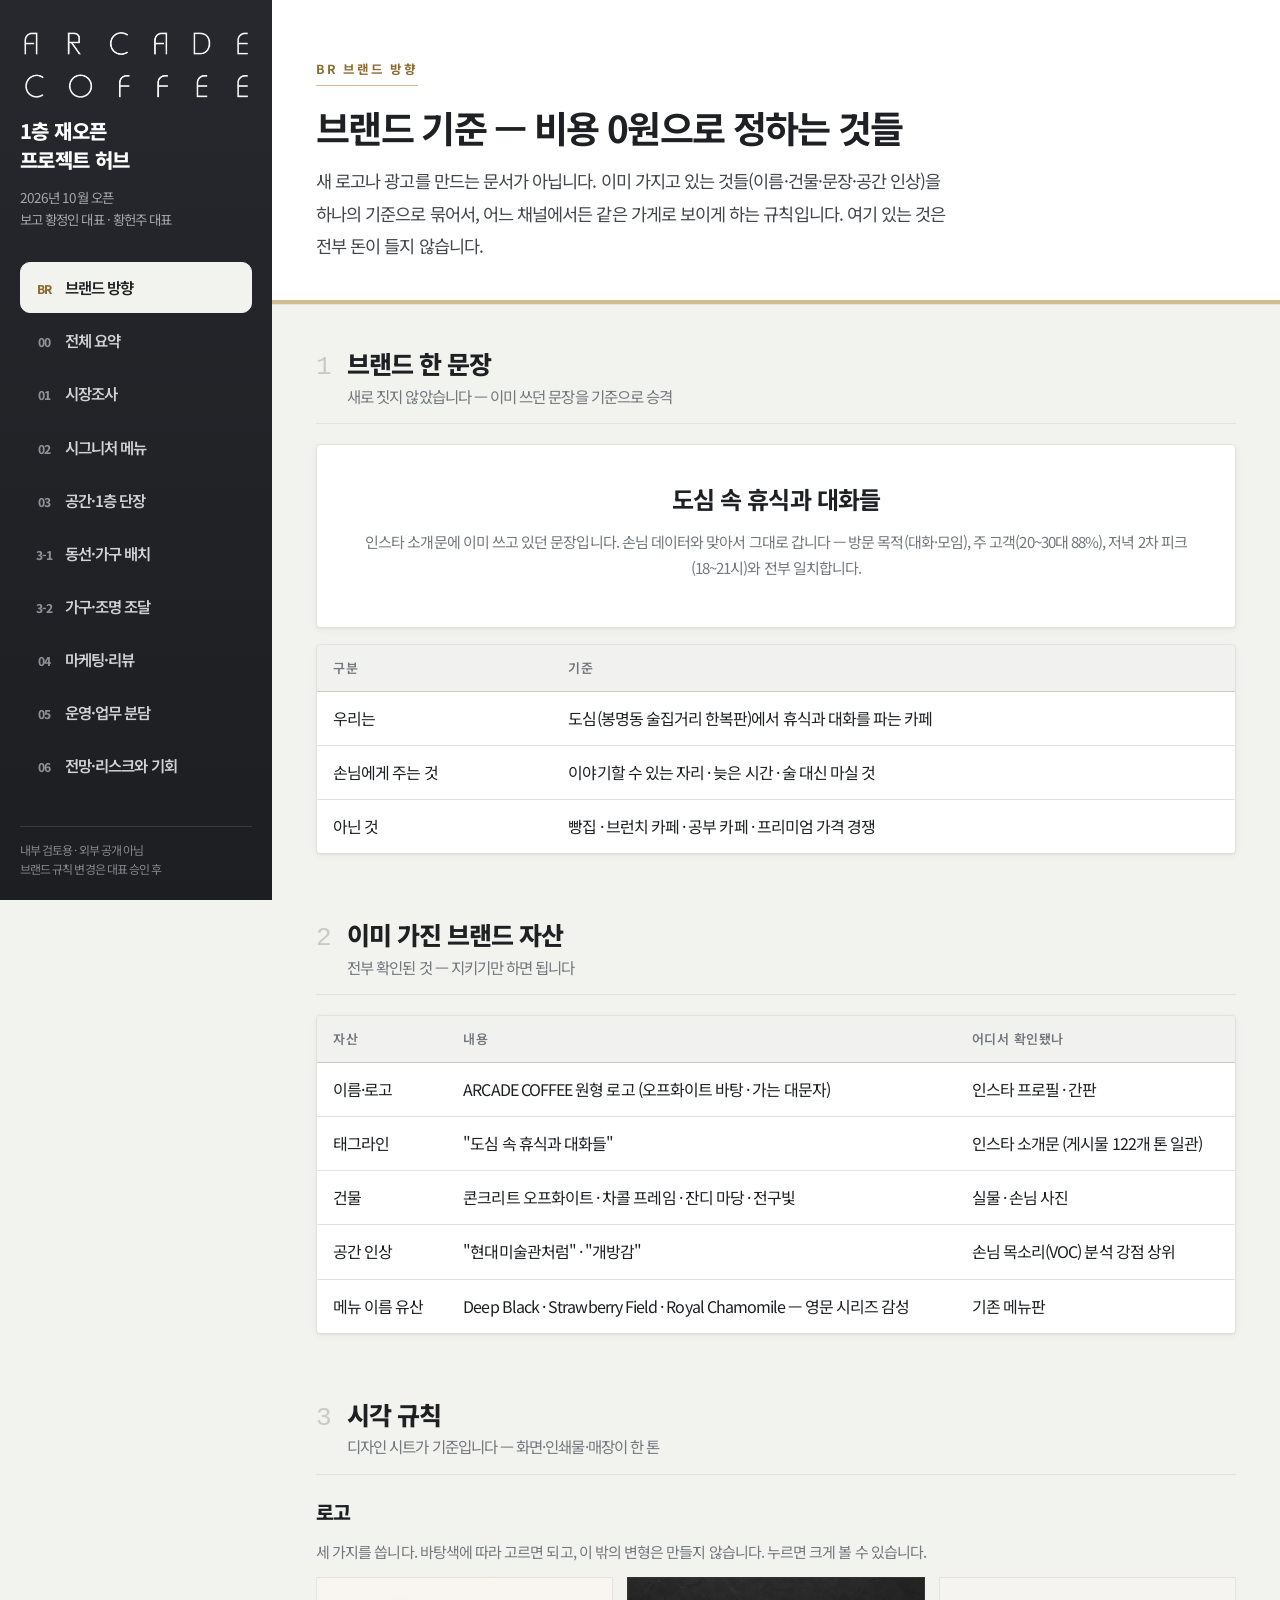
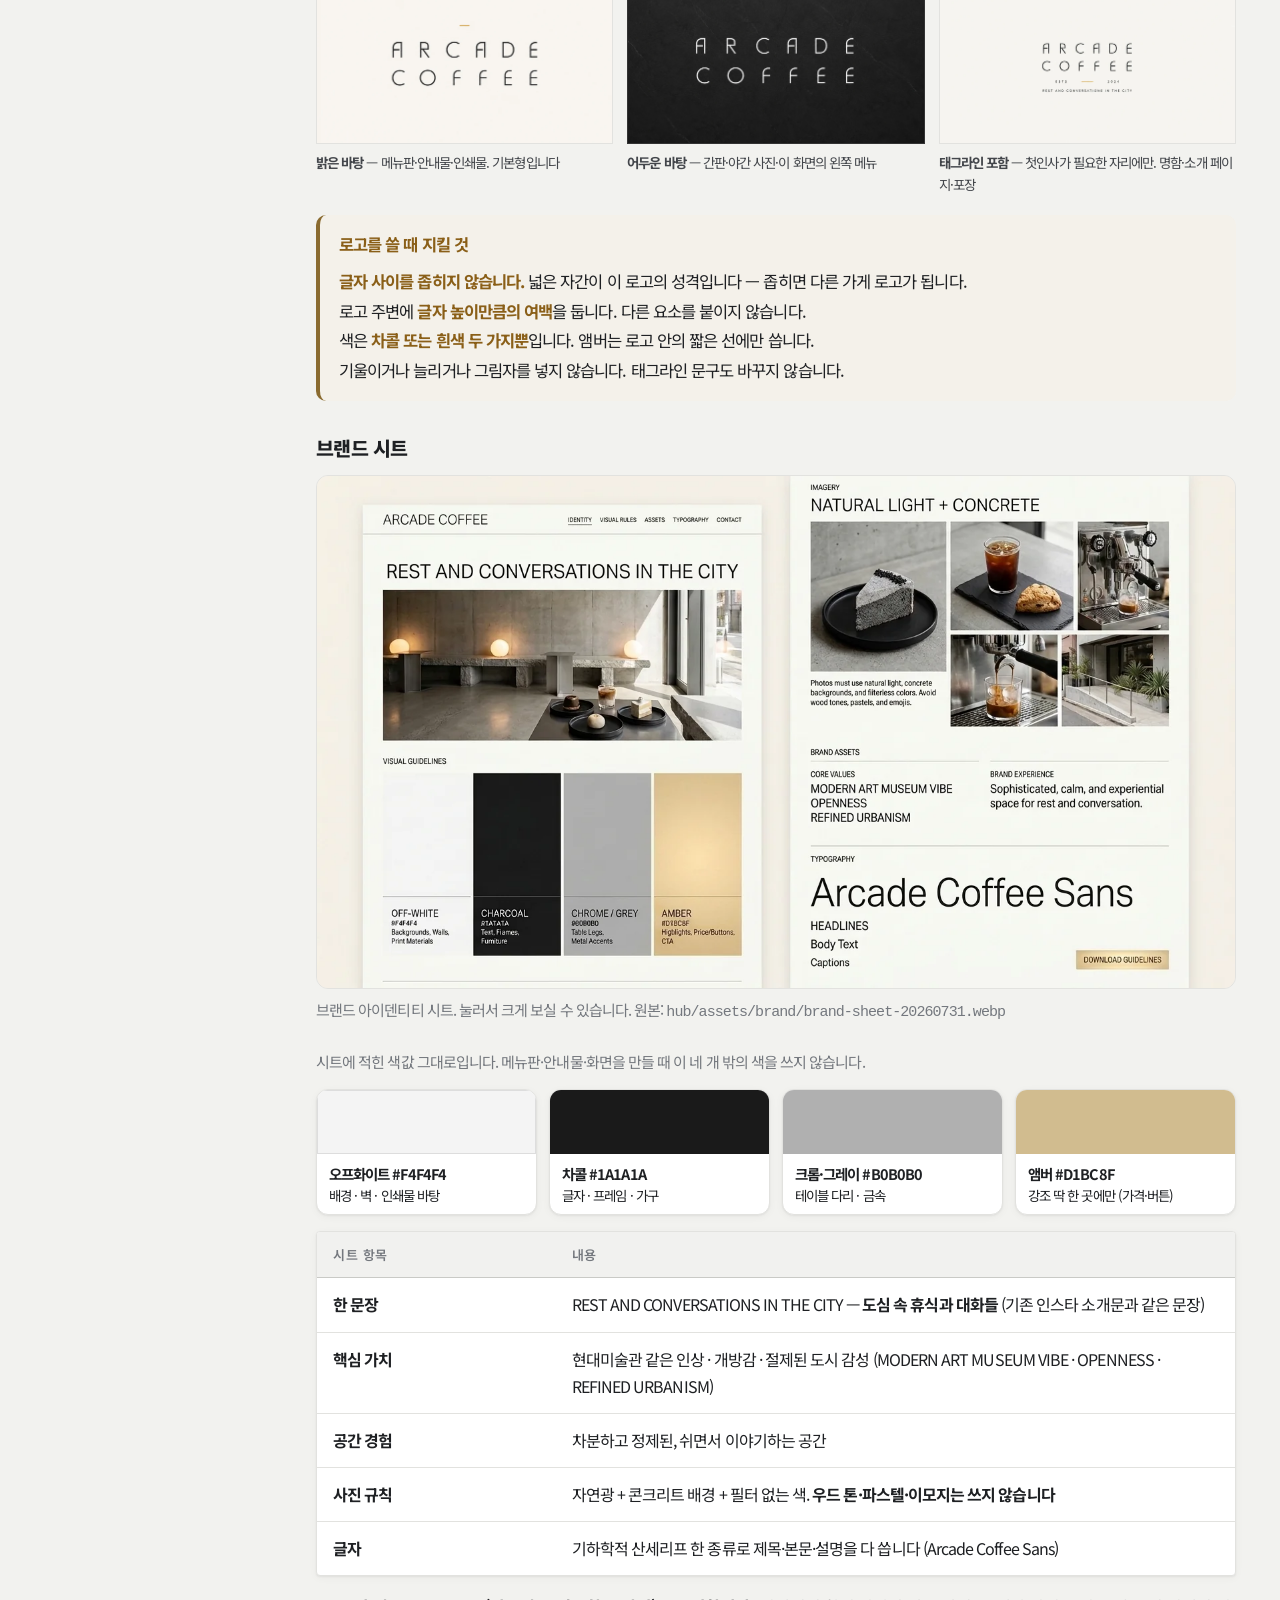
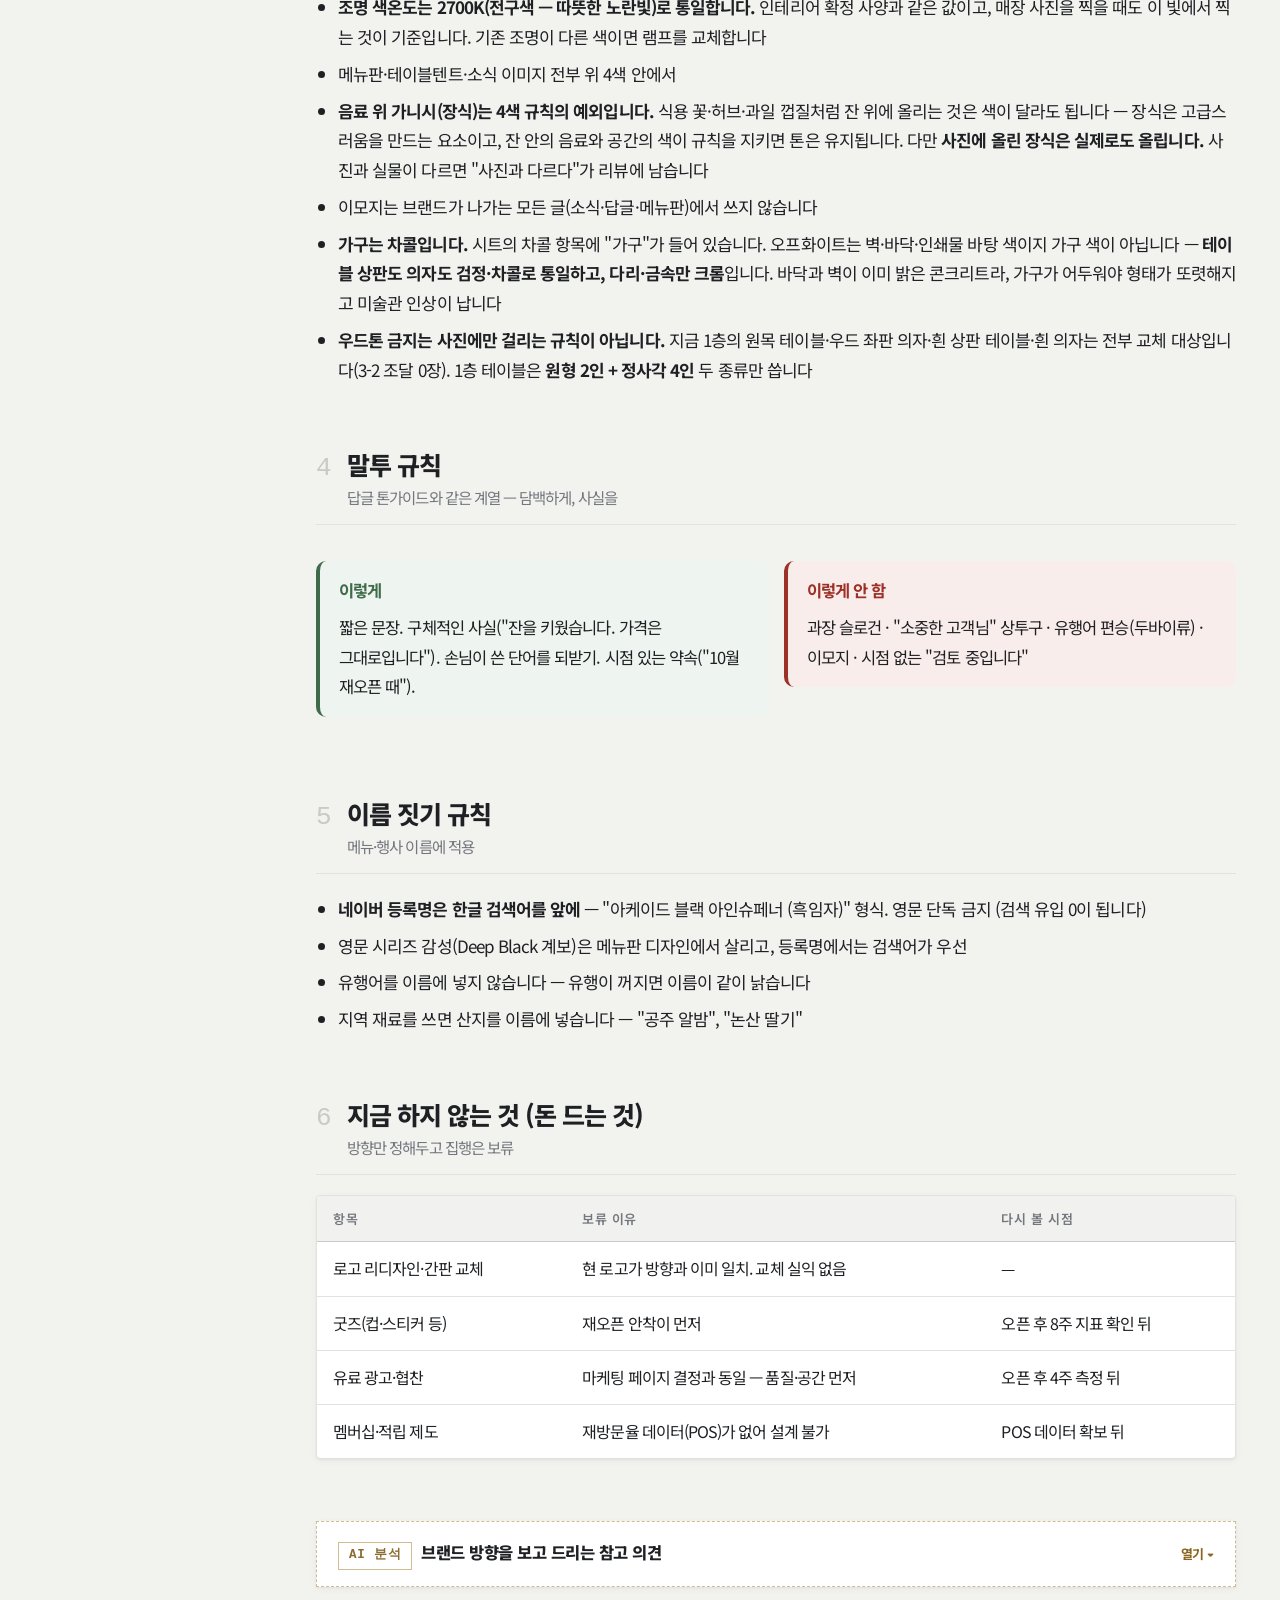
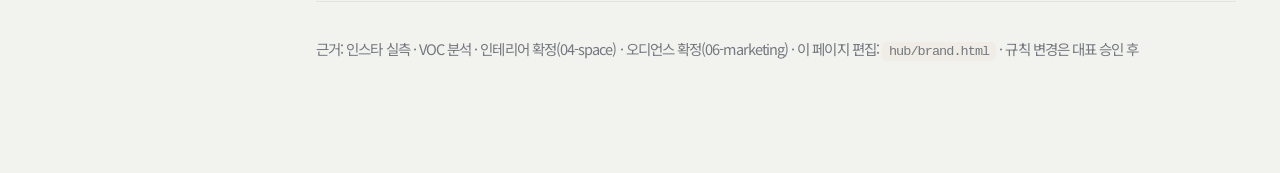
==== brand.html @ 52851974 "모바일 상단 메뉴 고정 방식 교체 — 페이지마다 다르게 동작하던 문제 해결 - 스크롤 위치를 계산해 붙이던 방식(페이지에 따라 실패)을 걷어내고   사이드바 자체를 브랜드 블록 높" ====
<!DOCTYPE html>
<html lang="ko">
<head>
<meta charset="utf-8">
<meta name="viewport" content="width=device-width, initial-scale=1">
<meta name="robots" content="noindex, nofollow">
<title>아케이드커피 — 브랜드 방향</title>
<link href="https://fonts.googleapis.com/css2?family=Noto+Sans+KR:wght@400;600;700;800&display=swap" rel="stylesheet">
<link rel="stylesheet" href="style.css?v=25">
<style>
  .swatches{display:grid;grid-template-columns:repeat(4,1fr);gap:12px;margin:14px 0}
  .sw{border:1px solid var(--line);border-radius:12px;overflow:hidden;background:var(--card);box-shadow:var(--sh-1)}
  .sw i{display:block;height:64px}
  .sw div{padding:9px 12px;font-size:13.5px;line-height:1.5}
  .sw b{display:block;font-size:14.5px}
  @media (max-width:980px){.swatches{grid-template-columns:1fr 1fr}}
</style>
<link rel="icon" href="data:image/svg+xml,<svg xmlns='http://www.w3.org/2000/svg' viewBox='0 0 100 100'><text y='.9em' font-size='90'>☕</text></svg>">
</head>
<body>
<div class="app">

<aside class="side">
  <div>
    <div class="mark"><img src="assets/brand/logo-white.png" alt="ARCADE COFFEE"><span class="mark-txt">ARCADE<br>COFFEE</span></div>
    <h1>1층 재오픈<br>프로젝트 허브</h1>
    <p class="meta">2026년 10월 오픈<br>보고 황정인 대표 · 황헌주 대표</p>
  </div>
  <nav>
    <a href="brand.html" class="on"><i>BR</i><span>브랜드 방향</span></a>
    <a href="index.html"><i>00</i><span>전체 요약</span></a>
    <a href="market.html"><i>01</i><span>시장조사</span></a>
    <a href="menu.html"><i>02</i><span>시그니처 메뉴</span></a>
    <a href="space.html"><i>03</i><span>공간·1층 단장</span></a>
    <a href="layout.html"><i>3-1</i><span>동선·가구 배치</span></a>
    <a href="procure.html"><i>3-2</i><span>가구·조명 조달</span></a>
    <a href="marketing.html"><i>04</i><span>마케팅·리뷰</span></a>
    <a href="ops.html"><i>05</i><span>운영·업무 분담</span></a>
    <a href="outlook.html"><i>06</i><span>전망·리스크와 기회</span></a>
  </nav>
  <div class="foot">내부 검토용 · 외부 공개 아님<br>브랜드 규칙 변경은 대표 승인 후</div>
</aside>

<main class="main">

<div class="hero">
  <div class="inner">
    <span class="eyebrow">BR 브랜드 방향</span>
    <h2>브랜드 기준 — 비용 0원으로 정하는 것들</h2>
    <p>새 로고나 광고를 만드는 문서가 아닙니다. 이미 가지고 있는 것들(이름·건물·문장·공간 인상)을
    하나의 기준으로 묶어서, 어느 채널에서든 같은 가게로 보이게 하는 규칙입니다. 여기 있는 것은 전부 돈이 들지 않습니다.</p>
  </div>
</div>

<div class="inner">

<section id="core">
  <div class="sec-h"><span class="no">1</span><div>
    <h3>브랜드 한 문장</h3>
    <p class="sub">새로 짓지 않았습니다 — 이미 쓰던 문장을 기준으로 승격</p>
  </div></div>
  <div class="rule"></div>

  <div class="card" style="text-align:center;padding:34px 24px">
    <p class="lead" style="font-size:24px;margin:0">도심 속 휴식과 대화들</p>
    <p class="muted" style="margin-top:10px">인스타 소개문에 이미 쓰고 있던 문장입니다. 손님 데이터와 맞아서 그대로 갑니다 —
    방문 목적(대화·모임), 주 고객(20~30대 88%), 저녁 2차 피크(18~21시)와 전부 일치합니다.</p>
  </div>

  <div class="tw"><table>
    <thead><tr><th>구분</th><th>기준</th></tr></thead>
    <tbody>
      <tr><td>우리는</td><td>도심(봉명동 술집거리 한복판)에서 휴식과 대화를 파는 카페</td></tr>
      <tr><td>손님에게 주는 것</td><td>이야기할 수 있는 자리 · 늦은 시간 · 술 대신 마실 것</td></tr>
      <tr><td>아닌 것</td><td>빵집 · 브런치 카페 · 공부 카페 · 프리미엄 가격 경쟁</td></tr>
    </tbody>
  </table></div>
</section>

<section id="assets">
  <div class="sec-h"><span class="no">2</span><div>
    <h3>이미 가진 브랜드 자산</h3>
    <p class="sub">전부 확인된 것 — 지키기만 하면 됩니다</p>
  </div></div>
  <div class="rule"></div>

  <div class="tw"><table>
    <thead><tr><th>자산</th><th>내용</th><th>어디서 확인됐나</th></tr></thead>
    <tbody>
      <tr><td>이름·로고</td><td>ARCADE COFFEE 원형 로고 (오프화이트 바탕 · 가는 대문자)</td><td>인스타 프로필 · 간판</td></tr>
      <tr><td>태그라인</td><td>"도심 속 휴식과 대화들"</td><td>인스타 소개문 (게시물 122개 톤 일관)</td></tr>
      <tr><td>건물</td><td>콘크리트 오프화이트 · 차콜 프레임 · 잔디 마당 · 전구빛</td><td>실물 · 손님 사진</td></tr>
      <tr><td>공간 인상</td><td>"현대미술관처럼" · "개방감"</td><td>손님 목소리(VOC) 분석 강점 상위</td></tr>
      <tr><td>메뉴 이름 유산</td><td>Deep Black · Strawberry Field · Royal Chamomile — 영문 시리즈 감성</td><td>기존 메뉴판</td></tr>
    </tbody>
  </table></div>
</section>

<section id="visual">
  <div class="sec-h"><span class="no">3</span><div>
    <h3>시각 규칙</h3>
    <p class="sub">디자인 시트가 기준입니다 — 화면·인쇄물·매장이 한 톤</p>
  </div></div>
  <div class="rule"></div>

  <h4 style="margin-top:0">로고</h4>
  <p class="muted" style="margin:0 0 12px">세 가지를 씁니다. 바탕색에 따라 고르면 되고, 이 밖의 변형은 만들지 않습니다.
  누르면 크게 볼 수 있습니다.</p>
  <div class="logo-grid">
    <figure>
      <img class="thumb-logo" src="assets/brand/logo-light.webp" alt="밝은 바탕 워드마크">
      <figcaption><b>밝은 바탕</b> — 메뉴판·안내물·인쇄물. 기본형입니다</figcaption>
    </figure>
    <figure>
      <img class="thumb-logo dark" src="assets/brand/logo-dark-full.webp" alt="어두운 바탕 워드마크">
      <figcaption><b>어두운 바탕</b> — 간판·야간 사진·이 화면의 왼쪽 메뉴</figcaption>
    </figure>
    <figure>
      <img class="thumb-logo" src="assets/brand/logo-lockup.webp" alt="태그라인이 들어간 전체 로고">
      <figcaption><b>태그라인 포함</b> — 첫인사가 필요한 자리에만. 명함·소개 페이지·포장</figcaption>
    </figure>
  </div>
  <div class="note why">
    <b>로고를 쓸 때 지킬 것</b>
    <b>글자 사이를 좁히지 않습니다.</b> 넓은 자간이 이 로고의 성격입니다 — 좁히면 다른 가게 로고가 됩니다.
    <br>로고 주변에 <b>글자 높이만큼의 여백</b>을 둡니다. 다른 요소를 붙이지 않습니다.
    <br>색은 <b>차콜 또는 흰색 두 가지뿐</b>입니다. 앰버는 로고 안의 짧은 선에만 씁니다.
    <br>기울이거나 늘리거나 그림자를 넣지 않습니다. 태그라인 문구도 바꾸지 않습니다.
  </div>

  <h4>브랜드 시트</h4>
  <figure style="margin:0 0 22px">
    <img src="assets/brand/brand-sheet-20260731.webp" alt="아케이드커피 브랜드 아이덴티티 시트"
         style="width:100%;height:auto;display:block;border:1px solid var(--line);border-radius:12px;background:#fff;cursor:zoom-in" class="thumb-full">
    <figcaption class="muted" style="margin-top:8px">브랜드 아이덴티티 시트. 눌러서 크게 보실 수 있습니다.
    원본: <code>hub/assets/brand/brand-sheet-20260731.webp</code></figcaption>
  </figure>

  <p class="muted" style="margin:0 0 6px">시트에 적힌 색값 그대로입니다. 메뉴판·안내물·화면을 만들 때 이 네 개 밖의 색을 쓰지 않습니다.</p>
  <div class="swatches">
    <div class="sw"><i style="background:#f4f4f4;border:1px solid #ddd"></i><div><b>오프화이트 #F4F4F4</b>배경 · 벽 · 인쇄물 바탕</div></div>
    <div class="sw"><i style="background:#1a1a1a"></i><div><b>차콜 #1A1A1A</b>글자 · 프레임 · 가구</div></div>
    <div class="sw"><i style="background:#b0b0b0"></i><div><b>크롬·그레이 #B0B0B0</b>테이블 다리 · 금속</div></div>
    <div class="sw"><i style="background:#d1bc8f"></i><div><b>앰버 #D1BC8F</b>강조 딱 한 곳에만 (가격·버튼)</div></div>
  </div>

  <div class="tw"><table>
    <thead><tr><th style="width:26%">시트 항목</th><th>내용</th></tr></thead>
    <tbody>
      <tr><td><b>한 문장</b></td><td>REST AND CONVERSATIONS IN THE CITY — <b>도심 속 휴식과 대화들</b> (기존 인스타 소개문과 같은 문장)</td></tr>
      <tr><td><b>핵심 가치</b></td><td>현대미술관 같은 인상 · 개방감 · 절제된 도시 감성 (MODERN ART MUSEUM VIBE · OPENNESS · REFINED URBANISM)</td></tr>
      <tr><td><b>공간 경험</b></td><td>차분하고 정제된, 쉬면서 이야기하는 공간</td></tr>
      <tr><td><b>사진 규칙</b></td><td>자연광 + 콘크리트 배경 + 필터 없는 색. <b>우드 톤·파스텔·이모지는 쓰지 않습니다</b></td></tr>
      <tr><td><b>글자</b></td><td>기하학적 산세리프 한 종류로 제목·본문·설명을 다 씁니다 (Arcade Coffee Sans)</td></tr>
    </tbody>
  </table></div>

  <ul class="tight">
    <li><b>조명 색온도는 2700K(전구색 — 따뜻한 노란빛)로 통일합니다.</b> 인테리어 확정 사양과 같은 값이고,
    매장 사진을 찍을 때도 이 빛에서 찍는 것이 기준입니다. 기존 조명이 다른 색이면 램프를 교체합니다</li>
    <li>메뉴판·테이블텐트·소식 이미지 전부 위 4색 안에서</li>
    <li><b>음료 위 가니시(장식)는 4색 규칙의 예외입니다.</b> 식용 꽃·허브·과일 껍질처럼 잔 위에 올리는 것은 색이 달라도 됩니다 —
    장식은 고급스러움을 만드는 요소이고, 잔 안의 음료와 공간의 색이 규칙을 지키면 톤은 유지됩니다.
    다만 <b>사진에 올린 장식은 실제로도 올립니다.</b> 사진과 실물이 다르면 "사진과 다르다"가 리뷰에 남습니다</li>
    <li>이모지는 브랜드가 나가는 모든 글(소식·답글·메뉴판)에서 쓰지 않습니다</li>
    <li><b>가구는 차콜입니다.</b> 시트의 차콜 항목에 "가구"가 들어 있습니다. 오프화이트는 벽·바닥·인쇄물 바탕 색이지 가구 색이 아닙니다 —
    <b>테이블 상판도 의자도 검정·차콜로 통일하고, 다리·금속만 크롬</b>입니다.
    바닥과 벽이 이미 밝은 콘크리트라, 가구가 어두워야 형태가 또렷해지고 미술관 인상이 납니다</li>
    <li><b>우드톤 금지는 사진에만 걸리는 규칙이 아닙니다.</b> 지금 1층의 원목 테이블·우드 좌판 의자·흰 상판 테이블·흰 의자는
    전부 교체 대상입니다(3-2 조달 0장). 1층 테이블은 <b>원형 2인 + 정사각 4인</b> 두 종류만 씁니다</li>
  </ul>
</section>

<section id="voice">
  <div class="sec-h"><span class="no">4</span><div>
    <h3>말투 규칙</h3>
    <p class="sub">답글 톤가이드와 같은 계열 — 담백하게, 사실을</p>
  </div></div>
  <div class="rule"></div>

  <div class="cols2">
    <div class="note good">
      <b>이렇게</b>
      짧은 문장. 구체적인 사실("잔을 키웠습니다. 가격은 그대로입니다").
      손님이 쓴 단어를 되받기. 시점 있는 약속("10월 재오픈 때").
    </div>
    <div class="note flag">
      <b>이렇게 안 함</b>
      과장 슬로건 · "소중한 고객님" 상투구 · 유행어 편승(두바이류) ·
      이모지 · 시점 없는 "검토 중입니다"
    </div>
  </div>
</section>

<section id="naming">
  <div class="sec-h"><span class="no">5</span><div>
    <h3>이름 짓기 규칙</h3>
    <p class="sub">메뉴·행사 이름에 적용</p>
  </div></div>
  <div class="rule"></div>
  <ul class="tight">
    <li><b>네이버 등록명은 한글 검색어를 앞에</b> — "아케이드 블랙 아인슈페너 (흑임자)" 형식. 영문 단독 금지 (검색 유입 0이 됩니다)</li>
    <li>영문 시리즈 감성(Deep Black 계보)은 메뉴판 디자인에서 살리고, 등록명에서는 검색어가 우선</li>
    <li>유행어를 이름에 넣지 않습니다 — 유행이 꺼지면 이름이 같이 낡습니다</li>
    <li>지역 재료를 쓰면 산지를 이름에 넣습니다 — "공주 알밤", "논산 딸기"</li>
  </ul>
</section>

<section id="later">
  <div class="sec-h"><span class="no">6</span><div>
    <h3>지금 하지 않는 것 (돈 드는 것)</h3>
    <p class="sub">방향만 정해두고 집행은 보류</p>
  </div></div>
  <div class="rule"></div>
  <div class="tw"><table>
    <thead><tr><th>항목</th><th>보류 이유</th><th>다시 볼 시점</th></tr></thead>
    <tbody>
      <tr><td>로고 리디자인·간판 교체</td><td>현 로고가 방향과 이미 일치. 교체 실익 없음</td><td>—</td></tr>
      <tr><td>굿즈(컵·스티커 등)</td><td>재오픈 안착이 먼저</td><td>오픈 후 8주 지표 확인 뒤</td></tr>
      <tr><td>유료 광고·협찬</td><td>마케팅 페이지 결정과 동일 — 품질·공간 먼저</td><td>오픈 후 4주 측정 뒤</td></tr>
      <tr><td>멤버십·적립 제도</td><td>재방문율 데이터(POS)가 없어 설계 불가</td><td>POS 데이터 확보 뒤</td></tr>
    </tbody>
  </table></div>
</section>

<details class="ai">
  <summary><span><span class="tag-ai">AI 분석</span>브랜드 방향을 보고 드리는 참고 의견</span><span class="chev"></span></summary>
  <div class="body">
    <p><b>작은 매장의 브랜딩은 새 것을 만드는 일이 아니라 같은 것을 반복하는 일입니다.</b> 이 문서의 규칙들이 힘을 갖는 순간은
    석 달 뒤에도 메뉴판·답글·사진이 같은 톤일 때입니다. 반대로 한 번이라도 "이번만 예외"가 쌓이면 규칙은 없던 것이 됩니다.</p>
    <p><b>"도심 속 휴식과 대화들"을 태그라인으로 승격한 것은 좋은 선택입니다.</b> 새 문장을 지었다면 정착에 1년이 걸렸을 텐데,
    이미 122개 게시물이 그 톤으로 쌓여 있어서 출발점이 0이 아닙니다.</p>
    <p><b>주의 하나</b> — 유행(크런치 쿠키류)이 다시 커 보일 때가 올 겁니다. 그때 이 문서의 "유행어를 이름에 넣지 않는다"
    한 줄이 브랜드를 지킵니다. 유행은 재료로만 쓰고 이름은 우리 것으로 — 이 원칙만 지키면 됩니다.</p>
    <p class="disclaim">이 의견은 마케팅·PM 분석 틀에 이 프로젝트의 실측 데이터를 넣어 나온 참고 의견입니다. 따르셔도 되고 안 따르셔도 됩니다 — 판단은 대표님들 몫입니다.</p>
  </div>
</details>

<footer>
  <p>근거: 인스타 실측 · VOC 분석 · 인테리어 확정(04-space) · 오디언스 확정(06-marketing) · 이 페이지 편집: <code>hub/brand.html</code> · 규칙 변경은 대표 승인 후</p>
</footer>

</div>
</main>
</div>
<script src="assets/lightbox.js?v=3" defer></script>
<script src="assets/mobile-table.js?v=6" defer></script>
</body>
</html>
---- style.css ----
/* 아케이드커피 허브 공용 스타일 — 모든 페이지가 이 파일 하나를 읽는다 */
:root{
  /* 팔레트: 아케이드 건물 실물 — 콘크리트 오프화이트 · 차콜 프레임 · 전구빛 웜 옐로 (창1 확정: 검정·크롬·오프화이트) */
  --ink:#1e2023; --ink-2:#43464b; --sub:#74787e;
  --line:#e2e2df; --line-2:#c9cac6;
  --paper:#f2f2ef; --card:#fff;
  --brand:#2a2d33; --brand-ink:#17191d; --brand-tint:#e9eaec;
  --brass:#8a6b30; --brass-tint:#f7f1e4;
  --amber:#d1bc8f;   /* 브랜드 시트 앰버 — 강조 한 곳에만 */
  --mono:ui-monospace,"Consolas","Menlo",monospace;
  --ok:#3f6b4a; --ok-tint:#eef4ef;
  --warn:#8f5b12; --warn-tint:#fdf4e6;
  --stop:#9c3128; --stop-tint:#f9edeb;
  --night:#1c1d24;
  --r:4px;   /* 각진 모서리 — 미술관 톤 */
  --sh-1:0 1px 2px rgba(29,23,20,.05),0 2px 8px rgba(29,23,20,.04);
  --sh-2:0 2px 6px rgba(29,23,20,.07),0 12px 28px rgba(29,23,20,.07);
  --nav-w:272px;
}
*{box-sizing:border-box}
html{scroll-behavior:smooth}
body{
  margin:0;background:var(--paper);color:var(--ink);
  font-family:"Noto Sans KR","Pretendard","Malgun Gothic","맑은 고딕",-apple-system,sans-serif;
  font-size:17px;line-height:1.75;letter-spacing:-.055em;
  -webkit-font-smoothing:antialiased;
}
.tnum{font-variant-numeric:tabular-nums}

/* 레이아웃 */
.app{display:grid;grid-template-columns:var(--nav-w) minmax(0,1fr);align-items:start}
.side{
  position:sticky;top:0;height:100vh;padding:28px 20px 22px;
  background:linear-gradient(180deg,#26282d,#1c1e22);color:#e8e8e5;
  display:flex;flex-direction:column;gap:20px;
}
/* 로고 — assets/logo.png 가 있으면 그림, 없으면 글자 로고가 뜬다 */
.side .mark{margin:0 0 14px}
.side .mark img{display:block;width:100%;height:auto;opacity:.96}
.side .mark .mark-txt{
  display:block;font-family:"Century Gothic","Bahnschrift Light","Segoe UI",sans-serif;
  font-size:15px;font-weight:300;letter-spacing:.36em;line-height:1.62;color:#ececeb;
}
.side .mark .mark-txt{display:none}

/* 사진 그리드 — 배치 전 기록 */
.shots{display:grid;grid-template-columns:repeat(auto-fill,minmax(232px,1fr));gap:16px;margin:14px 0 4px}
.shots figure{margin:0}
.shots img{width:100%;aspect-ratio:4/3;object-fit:cover;display:block;
  border-radius:12px;border:1px solid var(--line);background:var(--brand-tint)}
.shots figcaption{margin-top:7px;font-size:13.5px;line-height:1.62;color:var(--ink-2)}
.shots figcaption b{color:var(--ink)}
.shots-h{margin:28px 0 0;font-size:16.5px;font-weight:800;letter-spacing:-.03em}
.shots-h span{font-weight:600;color:var(--sub);font-size:14px;margin-left:8px}

/* 표 안 썸네일 — 항목이 실물 어느 것인지 바로 보이게 */
td .thumb{width:100%;aspect-ratio:4/3;object-fit:cover;display:block;
  border-radius:8px;border:1px solid var(--line-2);background:var(--brand-tint)}
td a:has(.thumb){display:block;line-height:0}
td a:hover .thumb{border-color:var(--brass);box-shadow:var(--sh-1)}

/* 처리 구분 배지 — 유지/보강/이동/철거/확인 */
.bdg{display:inline-block;font-size:12.5px;font-weight:800;padding:3px 10px;
  border-radius:999px;letter-spacing:-.02em;white-space:nowrap;border:1px solid transparent}
.bdg.keep{background:var(--ok-tint);color:var(--ok);border-color:#cfe0d4}
.bdg.fix{background:var(--warn-tint);color:var(--warn);border-color:#efd9b3}
.bdg.move{background:var(--brand-tint);color:var(--brand-ink);border-color:#d3d5d9}
.bdg.swap{background:#f3ecfa;color:#5b3f86;border-color:#ded0ee}

/* 보유 목록 접기 */
details.inv{border:1px solid var(--line);background:var(--card);margin:12px 0}
details.inv>summary{padding:15px 18px;font-size:17px}
details.inv>summary .muted{font-weight:400;font-size:14.5px;margin-left:8px}
details.inv>.body{padding:0 18px 14px}
details.inv .tw{margin-top:6px}

/* 추천 순위 */
.rank{display:inline-grid;place-items:center;width:30px;height:30px;border-radius:50%;
  border:1px solid var(--line-2);background:var(--card);color:var(--sub);
  font-family:var(--mono);font-size:14px;font-weight:500}
.rank.r1{border-color:var(--amber);background:var(--brass-tint);color:var(--brass);font-weight:700}
.rank.low{opacity:.55}

/* 로고 목록 */
.logo-grid{display:grid;grid-template-columns:repeat(3,1fr);gap:14px;margin:12px 0 20px}
.logo-grid figure{margin:0}
.thumb-logo{width:100%;aspect-ratio:16/9;object-fit:cover;display:block;cursor:zoom-in;
  border:1px solid var(--line);background:var(--paper)}
.thumb-logo.dark{border-color:#333}
.logo-grid figcaption{margin-top:8px;font-size:13.5px;line-height:1.6;color:var(--ink-2)}
@media (max-width:980px){.logo-grid{grid-template-columns:1fr}}

/* 색 칩 — 본문·표 안에서 색을 눈으로 확인 */
.chip{display:inline-block;width:15px;height:15px;border-radius:4px;vertical-align:-2px;
  margin-right:6px;border:1px solid rgba(0,0,0,.22)}
.chip-lg{width:26px;height:26px;border-radius:6px;vertical-align:-8px;margin-right:9px}
.hex{font-family:var(--mono);font-size:13.5px;letter-spacing:0}

/* 사진 확대 보기 */
td .thumb,.shots img{cursor:zoom-in}
.thumb.tall{aspect-ratio:3/4}
.shotrow{display:flex;gap:7px}
.shotrow .thumb{flex:1 1 0;min-width:0;max-width:calc(50% - 3.5px)}
.menu-shots{display:grid;grid-template-columns:repeat(auto-fit,minmax(120px,1fr));gap:9px;margin:0 0 12px}
.menu-shots .thumb{width:100%}

.lb{position:fixed;inset:0;z-index:99;padding:22px;
  background:rgba(16,16,16,.93);display:none;align-items:center;justify-content:center;gap:10px}
.lb.on{display:flex}
.lb .lb-fig{margin:0;display:flex;flex-direction:column;align-items:center;gap:10px;max-height:92vh}
.lb img{max-width:82vw;max-height:82vh;border-radius:10px;box-shadow:0 22px 60px rgba(0,0,0,.55);background:#fff}
.lb figcaption{color:#e9e9e7;font-size:14.5px;display:flex;gap:12px;align-items:baseline}
.lb .lb-cnt{color:#9d9d9a;font-size:13px}
/* 좌우 넘김 버튼 — 어두운 배경에서도 확실히 보이게 흰 원으로 */
.lb-nav{position:absolute;top:50%;transform:translateY(-50%);z-index:2;
  width:64px;height:64px;border-radius:50%;border:0;
  background:#fff;color:#1a1a1a;font-size:34px;line-height:1;cursor:pointer;
  box-shadow:0 6px 22px rgba(0,0,0,.5);transition:transform .12s ease}
.lb-prev{left:14px}
.lb-next{right:14px}
.lb-nav:hover{background:#fff;transform:translateY(-50%) scale(1.06)}
.lb-nav:active{transform:translateY(-50%) scale(.96)}
.lb-x{position:absolute;top:16px;right:18px;border:0;
  background:#fff;color:#1a1a1a;font-size:14.5px;font-weight:700;
  padding:9px 18px;border-radius:999px;cursor:pointer;box-shadow:0 4px 16px rgba(0,0,0,.45)}
.lb-x:hover{background:#f2f2ef}
.lb figcaption{color:#fff;font-size:16px;font-weight:600}
.lb .lb-cnt{color:#c9c9c5;font-size:14.5px;font-family:var(--mono)}

/* 폰 — 버튼을 아래쪽 가운데로 모아 엄지로 누르기 쉽게 */
@media (max-width:700px){
  .lb{flex-wrap:wrap;align-content:center;padding:14px 10px 96px}
  .lb .lb-fig{order:1;flex:1 0 100%;max-height:74vh}
  .lb img{max-width:94vw;max-height:64vh}
  .lb-nav{position:fixed;top:auto;bottom:24px;transform:none;width:72px;height:72px;font-size:38px}
  .lb-nav:hover,.lb-nav:active{transform:none}
  .lb-prev{left:calc(50% - 92px);right:auto}
  .lb-next{left:calc(50% + 20px);right:auto}
  .lb-x{top:14px;right:14px;padding:11px 20px;font-size:15.5px}
  .lb figcaption{flex-direction:column;gap:4px;text-align:center}
}
.bdg.out{background:var(--stop-tint);color:var(--stop);border-color:#eecbc6}
.bdg.chk{background:#edeef0;color:var(--ink-2);border-color:#dcdee1}
.bdg-legend{display:flex;flex-wrap:wrap;gap:10px 16px;margin:14px 0 2px;font-size:13.5px;color:var(--ink-2)}
.bdg-legend span{display:flex;align-items:center;gap:7px}
.side h1{margin:6px 0 0;font-size:20px;line-height:1.45;color:#fff;font-weight:800;letter-spacing:-.03em}
.side .meta{font-size:13.5px;color:#a3a6ab;line-height:1.65}
.side nav{display:flex;flex-direction:column;gap:2px}
.side nav a{
  display:flex;gap:10px;align-items:baseline;padding:11px 12px;border-radius:10px;
  color:#cfd1d4;text-decoration:none;font-size:15.5px;font-weight:600;
  border:1px solid transparent;
}
.side nav a i{flex:0 0 22px;font-style:normal;font-size:12px;font-weight:800;color:#8d9096;text-align:center}
.side nav a:hover{background:rgba(255,255,255,.07);color:#fff}
.side nav a.on{background:#f2f2ef;color:#1e2023;border-color:#f2f2ef}
.side nav a.on i{color:var(--brass)}
.side .foot{margin-top:auto;font-size:12px;color:#84878c;border-top:1px solid rgba(255,255,255,.12);padding-top:13px;line-height:1.6}

.main{min-width:0;padding:0 0 90px}
.inner{max-width:1000px;margin:0 auto;padding:0 40px}

/* 페이지 머리 — 미술관 명판처럼 어두운 판에 얹습니다 */
.hero{background:var(--card);color:var(--ink);border-bottom:1px solid var(--line);
  box-shadow:inset 0 -4px 0 var(--amber);
  padding:52px 0 42px;margin-bottom:40px}
.hero .eyebrow{display:inline-block;font-size:12.5px;font-weight:700;letter-spacing:.14em;
  color:var(--brass);background:transparent;padding:0 0 5px;border-radius:0;
  border-bottom:1px solid var(--amber)}
.hero h2{margin:18px 0 14px;font-size:37px;line-height:1.28;font-weight:700;letter-spacing:-.045em;color:var(--ink)}
.hero h2 em{font-style:normal;color:var(--brass);box-shadow:none}
.hero p{margin:0;max-width:66ch;font-size:17.5px;line-height:1.85;color:var(--ink-2);font-weight:400}
.hero p b{color:var(--ink);font-weight:600}

/* 섹션 — 번호는 얇은 숫자로 (배지 대신) */
section{margin:0 0 62px;scroll-margin-top:24px}
.sec-h{display:flex;align-items:baseline;gap:16px;margin:0 0 4px}
.sec-h .no{flex:0 0 auto;width:auto;height:auto;border-radius:0;background:none;
  color:var(--line-2);font-family:ui-monospace,"Consolas","Menlo",monospace;
  font-size:26px;font-weight:400;letter-spacing:-.02em;margin-top:0;display:block}
.sec-h h3{margin:0;font-size:25px;font-weight:800;line-height:1.35;letter-spacing:-.04em}
.sec-h .sub{margin:2px 0 0;font-size:15.5px;color:var(--sub)}
.rule{height:1px;background:var(--line);margin:13px 0 20px}
h4{font-size:19.5px;font-weight:800;margin:30px 0 10px;letter-spacing:-.03em}
p{margin:12px 0;word-break:keep-all}
.lead{font-size:20.5px;line-height:1.65;font-weight:700;letter-spacing:-.04em}
.lead em{font-style:normal;color:var(--brand)}
.muted{color:var(--sub);font-size:15px}
ul.tight{margin:10px 0;padding-left:22px}
ul.tight li{margin:7px 0}
b,strong{font-weight:700}

/* 카드·메모 */
.card{background:var(--card);border:1px solid var(--line);border-radius:var(--r);
  padding:20px 24px;box-shadow:var(--sh-1);margin:16px 0}
.note{border-radius:10px;padding:15px 19px;margin:16px 0;font-size:16.5px;line-height:1.8;word-break:keep-all}
.note b:first-child{display:block;margin-bottom:7px}
.note.why{background:#f4f1ea;border-left:4px solid var(--brass)}
.note.why b{color:#8a5f18}
.note.good{background:var(--ok-tint);border-left:4px solid var(--ok)}
.note.good b{color:var(--ok)}
.note.flag{background:var(--stop-tint);border-left:4px solid var(--stop)}
.note.flag b{color:var(--stop)}

/* 표 */
.tw{overflow-x:auto;border:1px solid var(--line);border-radius:var(--r);background:var(--card);
  box-shadow:var(--sh-1);margin:16px 0}
table{width:100%;border-collapse:collapse;font-size:16px}
.tw table{min-width:520px}   /* 좁은 칸에서 글자가 세로로 쪼개지지 않게 — 모자라면 상자 안에서 옆으로 밀림 */
.wrapn td.n{white-space:normal}   /* 숫자 칸이 길어 옆 칸을 밀어내는 표에만 */
th,td{padding:13px 16px;text-align:left;vertical-align:top;border-bottom:1px solid var(--line);line-height:1.7}
thead th{background:var(--surface-head,#f1f1ef);font-size:13px;font-weight:600;color:var(--sub);
  white-space:nowrap;line-height:1.5;letter-spacing:.04em;border-bottom:1px solid var(--line-2)}
tbody tr:last-child td{border-bottom:0}
tbody tr:hover{background:#fcfaf7}
td.n,th.n{text-align:right;white-space:nowrap;font-variant-numeric:tabular-nums;letter-spacing:-.01em}
tr.us{background:var(--brass-tint)!important}
tr.us td{font-weight:700}
td{word-break:keep-all}   /* 한국어 단어 중간에서 끊기지 않게 */
caption{caption-side:bottom;text-align:left;padding:12px 16px;font-size:14.5px;color:var(--sub);
  line-height:1.75;border-top:1px solid var(--line);background:#faf9f5}

/* 배지 */
.pill{display:inline-block;padding:3px 11px;border-radius:999px;font-size:13.5px;font-weight:700;
  white-space:nowrap;border:1px solid transparent}
.pill.now{background:var(--brass-tint);color:#7a5a1f;border-color:#ead9b8}
.pill.night{background:var(--night);color:#e6c37a}
.pill.season{background:var(--ok-tint);color:var(--ok);border-color:#cfe3d6}
.pill.next{background:var(--warn-tint);color:var(--warn);border-color:#efdcbd}
.pill.later{background:#f0ece6;color:var(--sub);border-color:#e2dbd2}
.grade{display:inline-block;border:1px solid var(--line-2);border-radius:5px;padding:0 6px;
  font-size:12.5px;font-weight:700;color:var(--sub);vertical-align:1px}

/* 스탯 */
.stats{display:grid;grid-template-columns:repeat(5,1fr);gap:13px;margin:0 0 34px}
.stat{background:var(--card);border:1px solid var(--line);border-radius:0;
  padding:18px 18px 16px;box-shadow:none;display:flex;flex-direction:column;justify-content:space-between}
.stat .l{font-size:13.5px;color:var(--sub);font-weight:500;line-height:1.45;min-height:2.8em}
.stat .v{font-size:31px;font-weight:600;line-height:1.15;margin-top:8px;letter-spacing:-.045em;
  font-variant-numeric:tabular-nums}
.stat .n{font-size:12.5px;color:var(--line-2);margin-top:4px}
.stat.hi{border-color:var(--amber);box-shadow:0 0 0 3px rgba(209,188,143,.16)}
.stat.hi .l{color:var(--brass);font-weight:600}
.stat.hi .v{color:var(--ink)}

/* 할 일 */
.todo{background:var(--card);border:1px solid #dcc294;border-radius:var(--r);box-shadow:var(--sh-2);overflow:hidden}
.todo .hd{background:linear-gradient(90deg,#fffaf1,#fff);padding:15px 24px;border-bottom:1px solid var(--line);
  font-weight:800;font-size:16.5px;color:#7d5613}
.todo ol{margin:0;padding:4px 0;list-style:none;counter-reset:t}
.todo li{counter-increment:t;display:grid;grid-template-columns:44px 1fr 130px;gap:15px;
  padding:19px 24px;border-bottom:1px solid var(--line);align-items:start}
.todo li:last-child{border-bottom:0}
.todo li::before{content:counter(t);grid-column:1;width:33px;height:33px;border-radius:50%;
  background:var(--ink);color:#f0cd85;display:grid;place-items:center;font-weight:800;font-size:15px}
.todo .t{font-size:17.5px;font-weight:800;line-height:1.5}
.todo .d{font-size:15.5px;color:var(--ink-2);margin-top:4px;line-height:1.65}
.todo .who{grid-column:3;text-align:right;font-size:14px;color:var(--sub);font-weight:700;
  background:#f5f2ec;border-radius:8px;padding:6px 10px}

/* 접기 카드 */
details{background:var(--card);border:1px solid var(--line);border-radius:var(--r);
  box-shadow:var(--sh-1);margin:12px 0;overflow:hidden}
details[open]{box-shadow:var(--sh-2);border-color:var(--line-2)}
summary{cursor:pointer;padding:16px 21px;font-size:18px;font-weight:800;list-style:none;
  display:flex;justify-content:space-between;align-items:center;gap:14px;letter-spacing:-.03em}
summary::-webkit-details-marker{display:none}
summary:hover{background:#fcfaf7}
summary .chev{font-size:13px;font-weight:700;color:#8a651f;white-space:nowrap}
summary .chev::after{content:"열기 ▾"}
details[open] summary .chev::after{content:"접기 ▴"}
.body{padding:4px 21px 20px;border-top:1px solid var(--line)}
.body>*:first-child{margin-top:14px}

/* 메뉴 그리드 */
.mgrid{display:grid;grid-template-columns:1fr 1fr;gap:13px;align-items:start;margin:16px 0}
.mgrid details{margin:0}
.mgrid summary{font-size:17.5px;padding:15px 18px;align-items:flex-start;flex-direction:column;gap:7px}
.mgrid summary .row1{display:flex;justify-content:space-between;align-items:baseline;width:100%;gap:10px}
.mgrid summary .price{font-size:21px;font-weight:800;color:#8a651f;white-space:nowrap;font-variant-numeric:tabular-nums}
.mgrid summary .row2{display:flex;justify-content:space-between;align-items:center;width:100%;gap:10px}
.mgrid .body{padding:4px 18px 19px}
.spec{display:grid;grid-template-columns:auto 1fr;gap:5px 16px;margin:13px 0;font-size:15.5px}
.spec dt{color:var(--sub);font-weight:600}
.spec dd{margin:0;font-weight:700;text-align:right;font-variant-numeric:tabular-nums}

/* 막대 */
.bars{margin:6px 0}
.bar{display:grid;grid-template-columns:164px 1fr 82px;align-items:center;gap:13px;padding:5px 0}
.bar .t{font-weight:600;font-size:15.5px}
.bar .g{background:#ece7de;border-radius:5px;height:19px;overflow:hidden}
.bar .g i{display:block;height:100%;border-radius:5px;background:linear-gradient(90deg,#2a2d33,#4a4e55)}
.bar .g i.dim{background:#c5c6c2}
.bar .v{text-align:right;font-weight:700;font-variant-numeric:tabular-nums;font-size:15.5px}
.legend{display:flex;gap:18px;font-size:14px;color:var(--sub);margin-top:11px;flex-wrap:wrap}
.legend span{display:flex;align-items:center;gap:7px}
.legend i{width:15px;height:11px;border-radius:3px;display:inline-block}

/* 일정 */
.tl .row{display:grid;grid-template-columns:110px 1fr;gap:18px;padding:14px 0;border-bottom:1px solid var(--line)}
.tl .row:last-child{border-bottom:0}
.tl .w{font-weight:800;color:#8a651f;font-size:15.5px}
.tl .w small{display:block;color:var(--sub);font-weight:600;font-size:13px}
.tl .c{font-size:16px}
.tl .c .d{color:var(--ink-2);font-size:15px;margin-top:3px}
.tl .row.open{background:var(--brass-tint);border-radius:10px;padding:14px 13px;border-bottom:0}

/* 로드맵 3단 */
.phases{display:grid;grid-template-columns:1fr 1fr 1fr;gap:13px;margin:16px 0}
.phase{background:var(--card);border:1px solid var(--line);border-radius:var(--r);
  box-shadow:var(--sh-1);overflow:hidden}
.phase .ph-h{padding:13px 18px;font-weight:800;font-size:16.5px;border-bottom:1px solid var(--line)}
.phase.p1 .ph-h{background:#f0ece6}
.phase.p2 .ph-h{background:var(--brass-tint);color:#7d5613}
.phase.p3 .ph-h{background:var(--brand-tint);color:var(--brand-ink)}
.phase .ph-b{padding:13px 18px 15px;font-size:15.5px;line-height:1.7}
.phase .ph-b b{display:block;margin-bottom:3px}

.cols2{display:grid;grid-template-columns:1fr 1fr;gap:15px;align-items:start}

/* 지도 */
.map-wrap{background:var(--card);border:1px solid var(--line);border-radius:var(--r);
  box-shadow:var(--sh-1);padding:14px;margin:16px 0}
.map-wrap img{width:100%;height:auto;display:block;border-radius:8px}

/* AI 분석 의견 — 참고용 아코디언 */
details.ai{border:1px dashed var(--amber);border-radius:0;background:var(--card);margin:34px 0 0}
details.ai summary{font-size:16.5px}
details.ai summary .tag-ai{display:inline-block;background:transparent;color:var(--brass);
  border:1px solid var(--amber);border-radius:0;font-family:var(--mono);letter-spacing:.08em;
  padding:2px 10px;font-size:12.5px;font-weight:800;letter-spacing:.06em;margin-right:9px;vertical-align:1px}
details.ai .body p{font-size:16px}
details.ai .disclaim{font-size:13.5px;color:var(--sub);border-top:1px dashed var(--line);padding-top:10px;margin-top:12px}

footer{border-top:1px solid var(--line);margin-top:14px;padding:22px 0 0;font-size:14.5px;color:var(--sub)}
footer code{background:#f0ece6;padding:2px 7px;border-radius:5px;font-size:13.5px}

@media (max-width:1180px){
  :root{--nav-w:232px}
  .inner{padding:0 26px}
  .stats{grid-template-columns:repeat(3,1fr)}
}
@media (max-width:980px){
  .app{grid-template-columns:minmax(0,1fr)}
  /* 로고·제목은 위로 빠져나가고 메뉴 줄만 화면 맨 위에 남습니다 */
  .side{position:sticky;top:calc(0px - var(--brandh, 132px));z-index:40;
    height:auto;gap:11px;padding:16px 18px 0;min-width:0}
  .side nav{flex-direction:row;overflow-x:auto;gap:8px;
    margin:0 -18px;padding:11px 18px;
    background:linear-gradient(180deg,#23252b,#1b1d21);
    box-shadow:0 8px 20px rgba(0,0,0,.4);
    -webkit-overflow-scrolling:touch;scrollbar-width:none}
  .side nav::-webkit-scrollbar{display:none}
  .side nav a.on{background:#f2f2ef;color:#1e2023}
  section{scroll-margin-top:calc(var(--navh, 64px) + 14px)}


  .side nav a{flex:0 0 auto;background:rgba(255,255,255,.08);white-space:nowrap;padding:11px 15px;font-size:16px}
  .side nav a i{display:none}
  .side .foot,.side .meta{display:none}
  .side h1{font-size:18px}
  .side .mark img{width:150px}
  .hero{padding:28px 0 22px}
  .hero h2{font-size:28px}
  .hero p{font-size:17.5px;line-height:1.8;max-width:100%}
  .mgrid,.cols2,.phases{grid-template-columns:1fr}
  .stats{grid-template-columns:1fr 1fr}
  .todo li{grid-template-columns:38px 1fr}
  .todo .who{grid-column:2;text-align:left;justify-self:start;margin-top:7px}
  .bar{grid-template-columns:128px 1fr 72px;gap:10px}
}
@media (max-width:560px){
  /* 60대 중후반이 폰으로 읽습니다 — 글자를 키우고 줄 간격을 넓힙니다 */
  body{font-size:18.5px;line-height:1.8;letter-spacing:-.04em}
  .inner{padding:0 16px}
  .hero h2{font-size:27px;line-height:1.35}
  .hero p{font-size:18px;line-height:1.85}
  .hero .eyebrow{font-size:13.5px}
  .sec-h h3{font-size:24px}
  .sec-h .sub{font-size:16.5px}
  .sec-h .no{font-size:21px}
  h4{font-size:20.5px}
  .lead{font-size:21px}
  .muted{font-size:16.5px}
  ul.tight li{margin:11px 0}
  .note{font-size:17.5px;line-height:1.85;padding:16px 17px}
  .stat .l{font-size:15px}
  .stat .v{font-size:29px}
  .stat .n{font-size:14px}
  details>summary{font-size:17.5px}

  /* 표 — 옆으로 밀지 않습니다. 한 줄씩 세로로 풀어서 보여 줍니다 */
  .tw{overflow-x:visible}
  table,thead,tbody,tr,td{display:block;width:auto!important}
  .tw table{min-width:0}
  thead{display:none}
  table{font-size:17.5px;min-width:0}
  tbody tr{border-bottom:1px solid var(--line);padding:8px 0}
  tbody tr:last-child{border-bottom:0}
  tbody tr:hover{background:transparent}
  td{border:0!important;padding:7px 15px;line-height:1.75}

  /* 줄의 제목 — 머리글 이름 없이 크게 */
  td[data-first]{padding:12px 15px 4px;font-size:19px;font-weight:700;line-height:1.5;letter-spacing:-.04em}
  td[data-first]::before{display:none}
  td[data-media]{padding:12px 15px 0}
  /* 번호·배지 — 제목 위에 작게 */
  td[data-tag]{padding:10px 15px 0;font-size:15px;color:var(--sub)}
  td[data-tag]::before{display:none}
  td[data-tag] .rank{width:26px;height:26px;font-size:13px}
  td[data-first]+td[data-label]::before{margin-top:0}

  /* 나머지 칸 — 머리글 이름을 위에 작게 */
  td[data-label]::before{
    content:attr(data-label);display:block;
    font-size:14px;font-weight:700;letter-spacing:0;color:var(--sub);margin-bottom:2px;
  }
  /* 값이 짧으면 한 줄로 붙입니다 — "# / 1" 처럼 갈라지지 않게 */
  td[data-inline]{display:flex;gap:9px;align-items:baseline;flex-wrap:wrap}
  td[data-inline]::before{margin:0;flex:0 0 auto}

  td.n{text-align:left;white-space:normal}
  td[data-full]{background:var(--brand-tint);font-weight:700;padding:11px 15px;margin:10px 0;font-size:17px}
  tr.us{background:var(--brass-tint)!important;border-radius:10px}
  caption{display:block;font-size:16px;line-height:1.8;padding:13px 15px}

  /* 줄바꿈 — 한국어가 어색한 데서 끊기지 않게 */
  body,td,p,li,figcaption,caption,.note,.sub{word-break:keep-all;overflow-wrap:break-word}
  .hero h2,.sec-h h3,h4,.lead,td[data-first]{word-break:keep-all;text-wrap:balance}
  code,.hex{word-break:break-all}
  .bdg,.pill,.rank,td.n{white-space:nowrap}
  .bdg-legend span{white-space:normal}
  /* 사진 칸은 머리글 없이 그대로 */
  td .shotrow,td .thumb{margin-top:2px}
  td:has(.thumb)::before{display:none}
  td:has(.thumb){padding-bottom:2px}
  .shotrow{max-width:230px}

  /* 사진 */
  .shots{grid-template-columns:1fr 1fr;gap:11px}
  .shots figcaption{font-size:12.5px}
  .menu-shots{grid-template-columns:1fr 1fr;gap:8px}
  .shotrow{gap:5px}
  .shotrow .thumb{max-width:calc(50% - 2.5px)}
  td .thumb{min-width:52px}

  /* 배지·칩 */
  .bdg{font-size:11.5px;padding:2px 8px}
  .bdg-legend{gap:8px 12px;font-size:12.5px}

  /* 긴 경로·URL이 폭을 밀지 않게 */
  code,.hex{word-break:break-all}
}

/* 어느 폭에서도 긴 문자열이 화면을 밀지 않게 */
code{overflow-wrap:anywhere}
.main,.inner,section,.card,.note{min-width:0}
@media print{
  .side,.legend{display:none}
  .app{grid-template-columns:1fr}
  body{background:#fff;font-size:11pt}
  details{break-inside:avoid}
  details>.body{display:block!important}
}
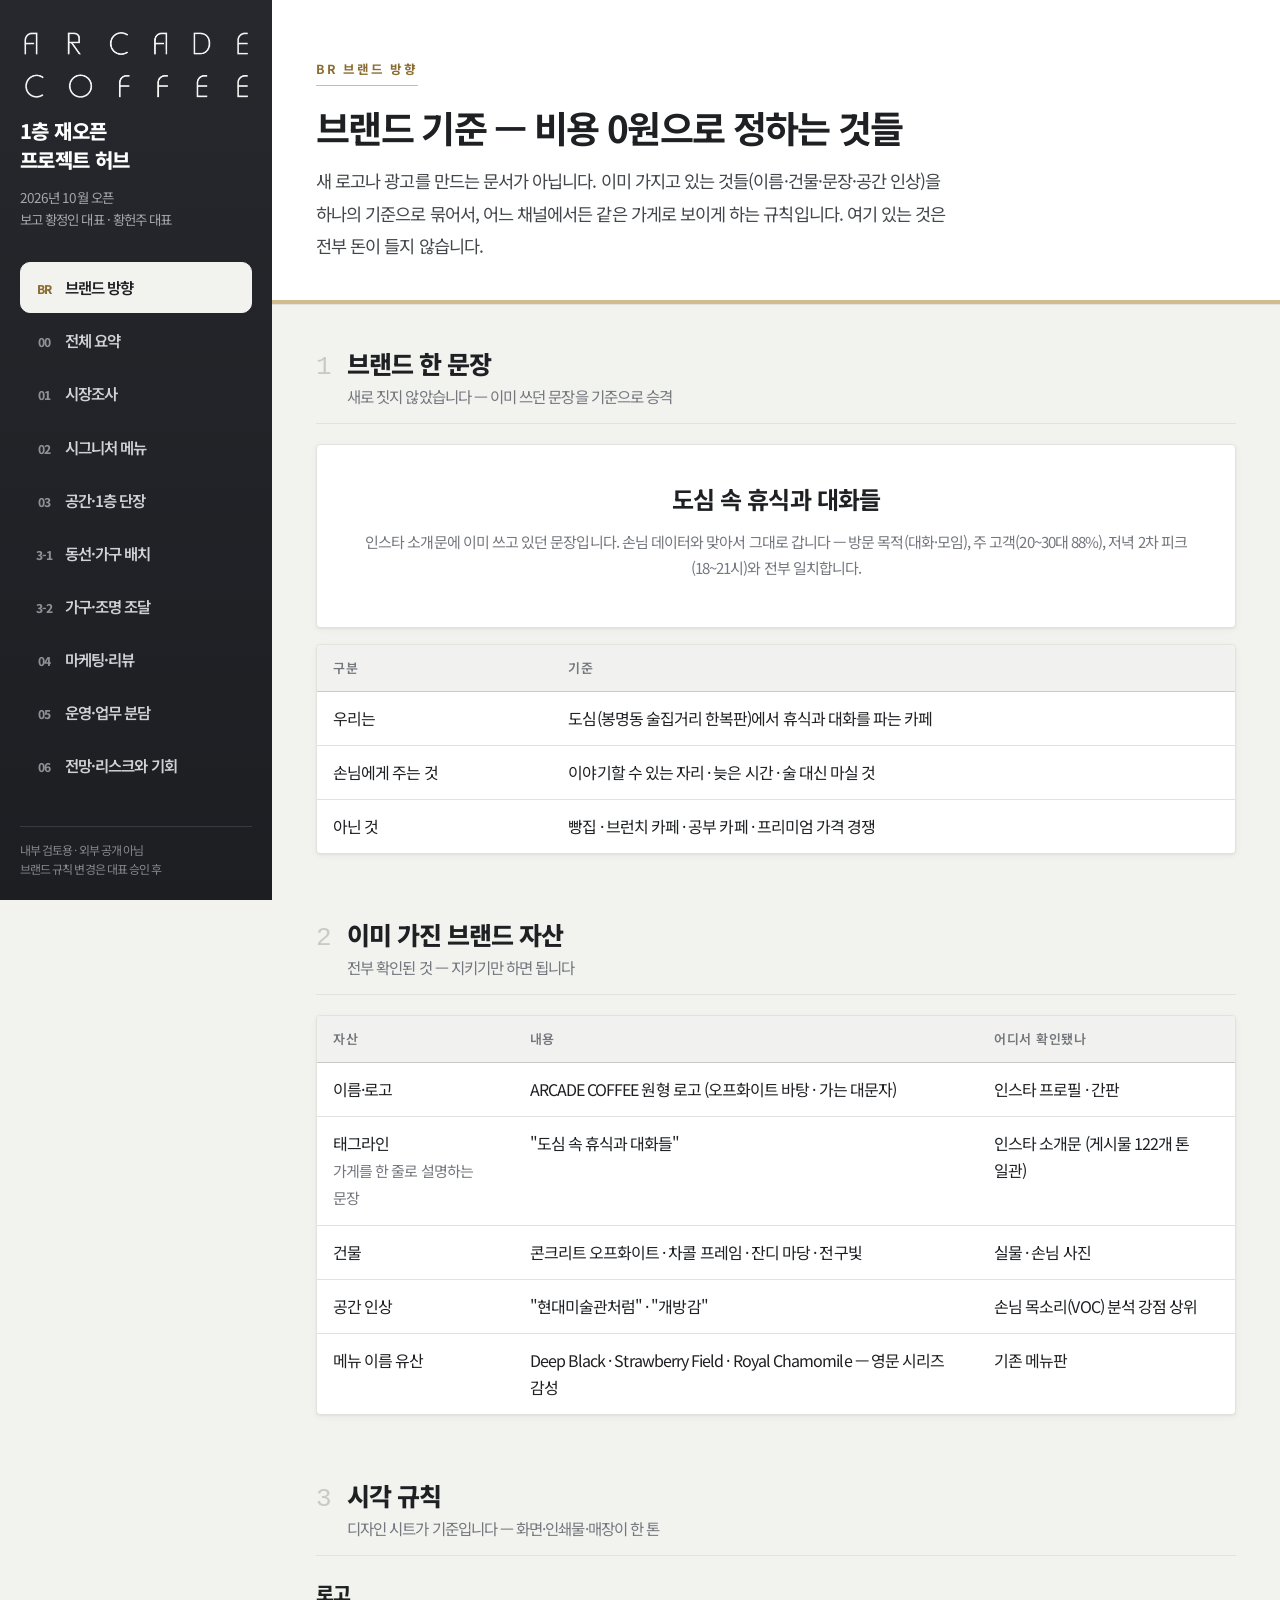
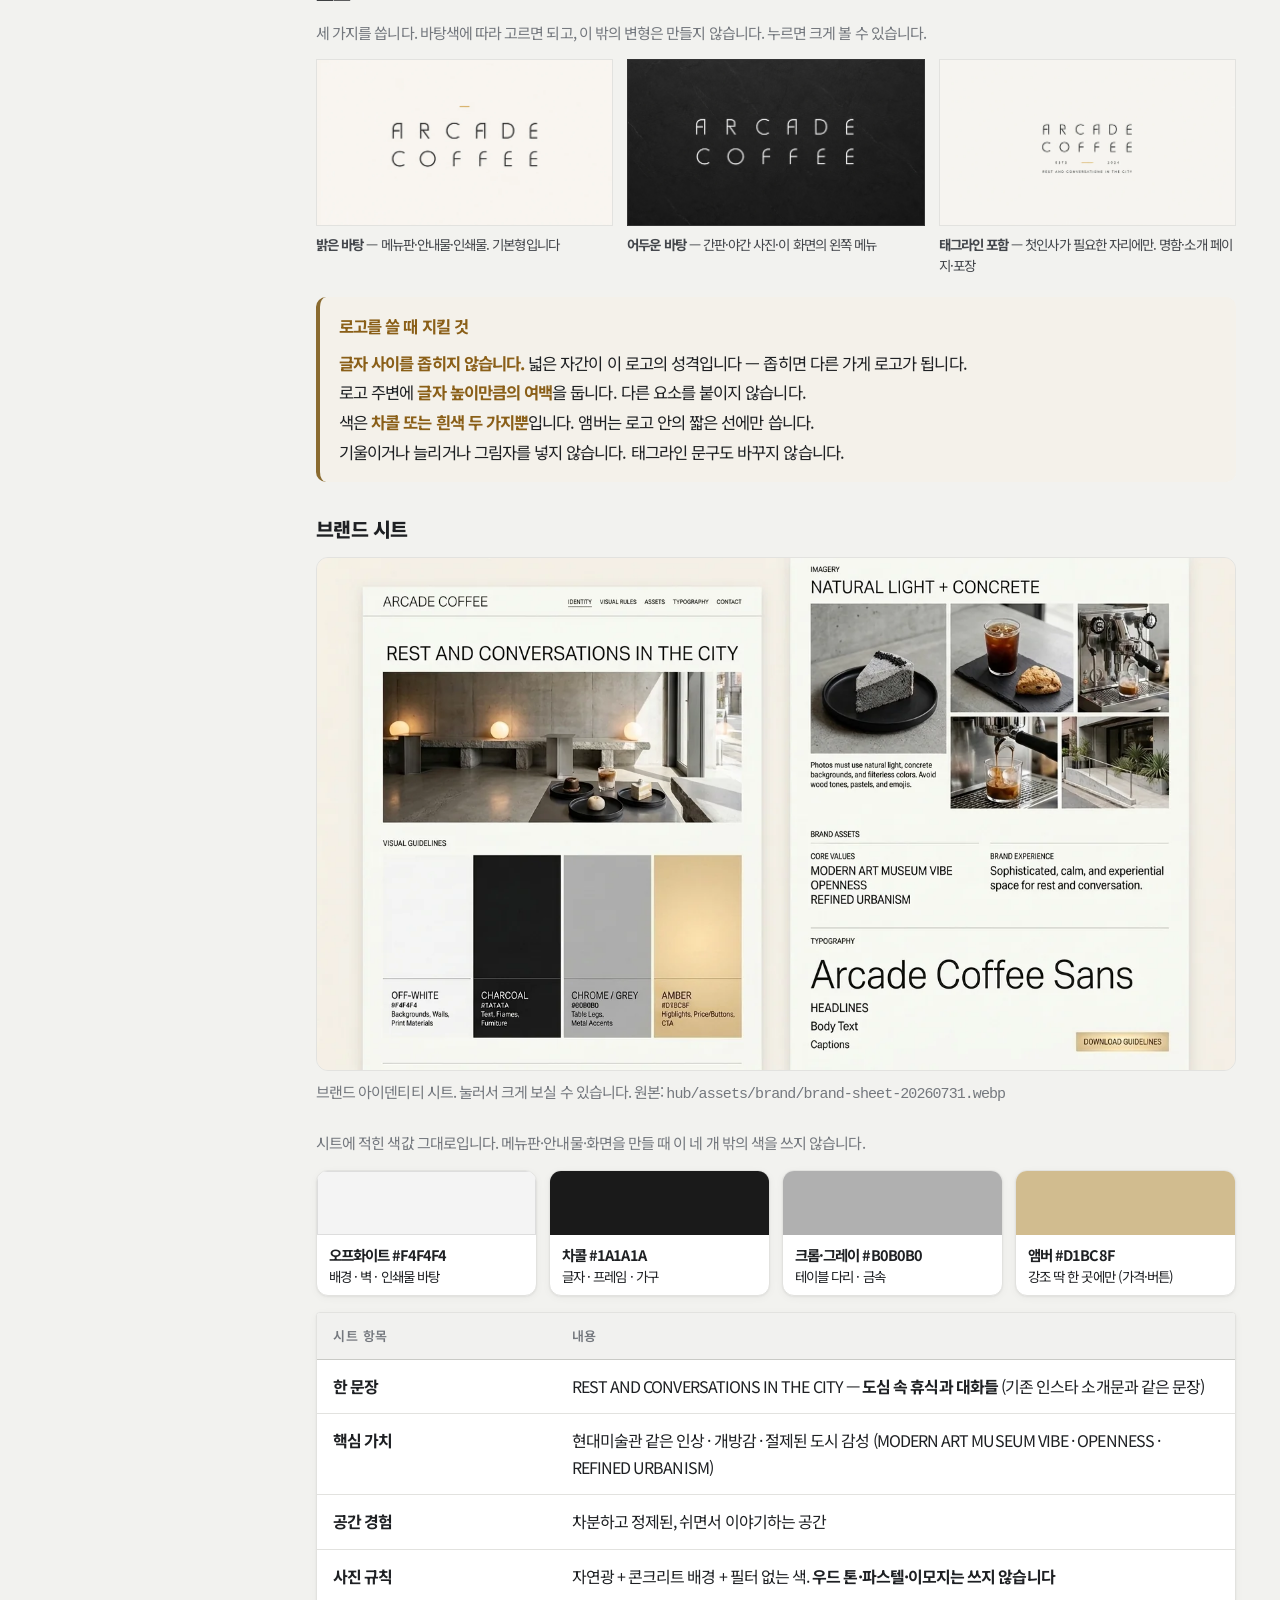
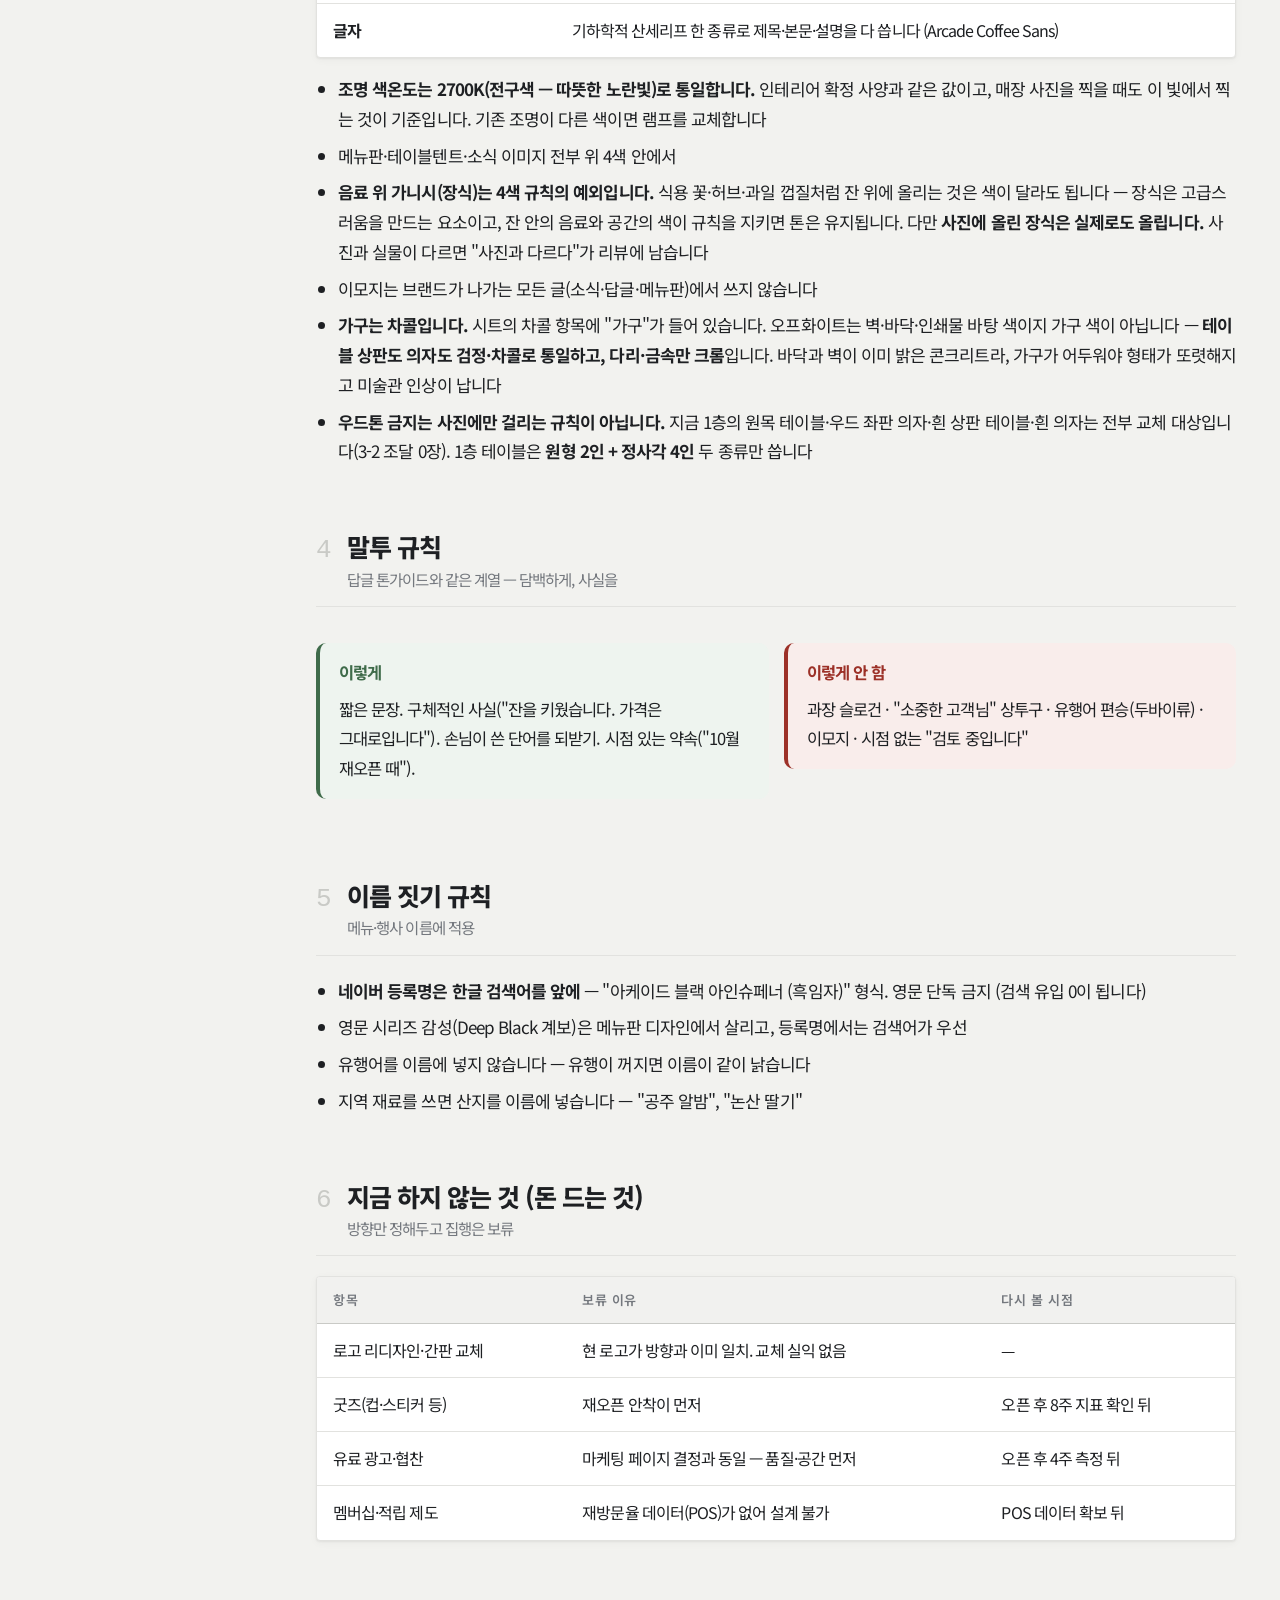
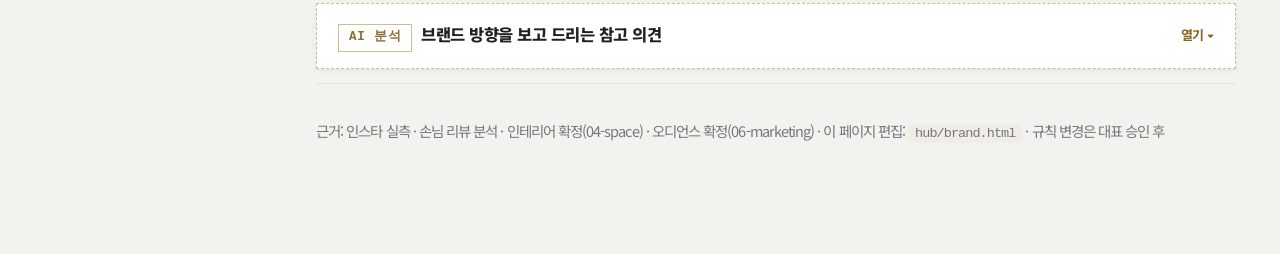
==== commit e8839c2b: "전 페이지 말투·용어 정리 - 반말·슬로건 제목 8곳을 내용 그대로 쓰는 제목으로 교체 - 온돌 언급 2곳 삭제 (전망 R7, 답글 유형 4) - 심야 13곳을 야간으로 통일 - " ====
--- a/brand.html
+++ b/brand.html
@@ -6,7 +6,7 @@
 <meta name="robots" content="noindex, nofollow">
 <title>아케이드커피 — 브랜드 방향</title>
 <link href="https://fonts.googleapis.com/css2?family=Noto+Sans+KR:wght@400;600;700;800&display=swap" rel="stylesheet">
-<link rel="stylesheet" href="style.css?v=25">
+<link rel="stylesheet" href="style.css?v=27">
 <style>
   .swatches{display:grid;grid-template-columns:repeat(4,1fr);gap:12px;margin:14px 0}
   .sw{border:1px solid var(--line);border-radius:12px;overflow:hidden;background:var(--card);box-shadow:var(--sh-1)}
@@ -88,7 +88,7 @@
     <thead><tr><th>자산</th><th>내용</th><th>어디서 확인됐나</th></tr></thead>
     <tbody>
       <tr><td>이름·로고</td><td>ARCADE COFFEE 원형 로고 (오프화이트 바탕 · 가는 대문자)</td><td>인스타 프로필 · 간판</td></tr>
-      <tr><td>태그라인</td><td>"도심 속 휴식과 대화들"</td><td>인스타 소개문 (게시물 122개 톤 일관)</td></tr>
+      <tr><td>태그라인<br><span class="muted">가게를 한 줄로 설명하는 문장</span></td><td>"도심 속 휴식과 대화들"</td><td>인스타 소개문 (게시물 122개 톤 일관)</td></tr>
       <tr><td>건물</td><td>콘크리트 오프화이트 · 차콜 프레임 · 잔디 마당 · 전구빛</td><td>실물 · 손님 사진</td></tr>
       <tr><td>공간 인상</td><td>"현대미술관처럼" · "개방감"</td><td>손님 목소리(VOC) 분석 강점 상위</td></tr>
       <tr><td>메뉴 이름 유산</td><td>Deep Black · Strawberry Field · Royal Chamomile — 영문 시리즈 감성</td><td>기존 메뉴판</td></tr>
@@ -226,7 +226,7 @@
 <details class="ai">
   <summary><span><span class="tag-ai">AI 분석</span>브랜드 방향을 보고 드리는 참고 의견</span><span class="chev"></span></summary>
   <div class="body">
-    <p><b>작은 매장의 브랜딩은 새 것을 만드는 일이 아니라 같은 것을 반복하는 일입니다.</b> 이 문서의 규칙들이 힘을 갖는 순간은
+    <p><b>작은 매장의 브랜딩은 새로 만드는 일보다 같은 것을 반복하는 일에 가깝습니다.</b> 이 문서의 규칙들이 힘을 갖는 순간은
     석 달 뒤에도 메뉴판·답글·사진이 같은 톤일 때입니다. 반대로 한 번이라도 "이번만 예외"가 쌓이면 규칙은 없던 것이 됩니다.</p>
     <p><b>"도심 속 휴식과 대화들"을 태그라인으로 승격한 것은 좋은 선택입니다.</b> 새 문장을 지었다면 정착에 1년이 걸렸을 텐데,
     이미 122개 게시물이 그 톤으로 쌓여 있어서 출발점이 0이 아닙니다.</p>
@@ -237,13 +237,13 @@
 </details>
 
 <footer>
-  <p>근거: 인스타 실측 · VOC 분석 · 인테리어 확정(04-space) · 오디언스 확정(06-marketing) · 이 페이지 편집: <code>hub/brand.html</code> · 규칙 변경은 대표 승인 후</p>
+  <p>근거: 인스타 실측 · 손님 리뷰 분석 · 인테리어 확정(04-space) · 오디언스 확정(06-marketing) · 이 페이지 편집: <code>hub/brand.html</code> · 규칙 변경은 대표 승인 후</p>
 </footer>
 
 </div>
 </main>
 </div>
-<script src="assets/lightbox.js?v=3" defer></script>
+<script src="assets/lightbox.js?v=5" defer></script>
 <script src="assets/mobile-table.js?v=6" defer></script>
 </body>
 </html>
--- a/style.css
+++ b/style.css
@@ -345,17 +345,26 @@
   /* 로고·제목은 위로 빠져나가고 메뉴 줄만 화면 맨 위에 남습니다 */
   .side{position:sticky;top:calc(0px - var(--brandh, 132px));z-index:40;
     height:auto;gap:11px;padding:16px 18px 0;min-width:0}
-  .side nav{flex-direction:row;overflow-x:auto;gap:8px;
-    margin:0 -18px;padding:11px 18px;
-    background:linear-gradient(180deg,#23252b,#1b1d21);
-    box-shadow:0 8px 20px rgba(0,0,0,.4);
+  /* 얇은 한 줄 띠. 좌우로 더 있으면 그쪽 끝에 그늘이 생겨 밀 수 있다는 걸 알려 줍니다 */
+  .side nav{flex-direction:row;overflow-x:auto;overscroll-behavior-x:contain;gap:0;
+    margin:0 -18px;padding:0 18px;
+    border-bottom:2px solid var(--amber);
+    box-shadow:0 6px 16px rgba(0,0,0,.35);
+    background:
+      linear-gradient(90deg,#1b1d21 40%,rgba(27,29,33,0)) left/26px 100% no-repeat local,
+      linear-gradient(90deg,rgba(27,29,33,0),#1b1d21 60%) right/26px 100% no-repeat local,
+      radial-gradient(farthest-side at 0 50%,rgba(0,0,0,.55),rgba(0,0,0,0)) left/15px 100% no-repeat scroll,
+      radial-gradient(farthest-side at 100% 50%,rgba(0,0,0,.55),rgba(0,0,0,0)) right/15px 100% no-repeat scroll,
+      #1b1d21;
     -webkit-overflow-scrolling:touch;scrollbar-width:none}
   .side nav::-webkit-scrollbar{display:none}
-  .side nav a.on{background:#f2f2ef;color:#1e2023}
-  section{scroll-margin-top:calc(var(--navh, 64px) + 14px)}
-
-
-  .side nav a{flex:0 0 auto;background:rgba(255,255,255,.08);white-space:nowrap;padding:11px 15px;font-size:16px}
+  section{scroll-margin-top:calc(var(--navh, 46px) + 14px)}
+
+  .side nav a{flex:0 0 auto;background:none;border:0;border-radius:0;white-space:nowrap;
+    padding:0 13px;line-height:42px;font-size:16px;color:#b7bac0;
+    box-shadow:inset 0 -2px 0 rgba(0,0,0,0)}
+  .side nav a.on{background:none;color:#fff;font-weight:800;
+    box-shadow:inset 0 -3px 0 var(--amber)}
   .side nav a i{display:none}
   .side .foot,.side .meta{display:none}
   .side h1{font-size:18px}
@@ -436,9 +445,9 @@
   td:has(.thumb){padding-bottom:2px}
   .shotrow{max-width:230px}
 
-  /* 사진 */
-  .shots{grid-template-columns:1fr 1fr;gap:11px}
-  .shots figcaption{font-size:12.5px}
+  /* 사진 — 폰에서는 한 장씩 크게. 두 칸에 넣으면 잘려서 뭘 찍은 건지 안 보입니다 */
+  .shots{grid-template-columns:1fr;gap:16px}
+  .shots figcaption{margin-top:9px;font-size:16.5px;line-height:1.6;color:var(--ink)}
   .menu-shots{grid-template-columns:1fr 1fr;gap:8px}
   .shotrow{gap:5px}
   .shotrow .thumb{max-width:calc(50% - 2.5px)}
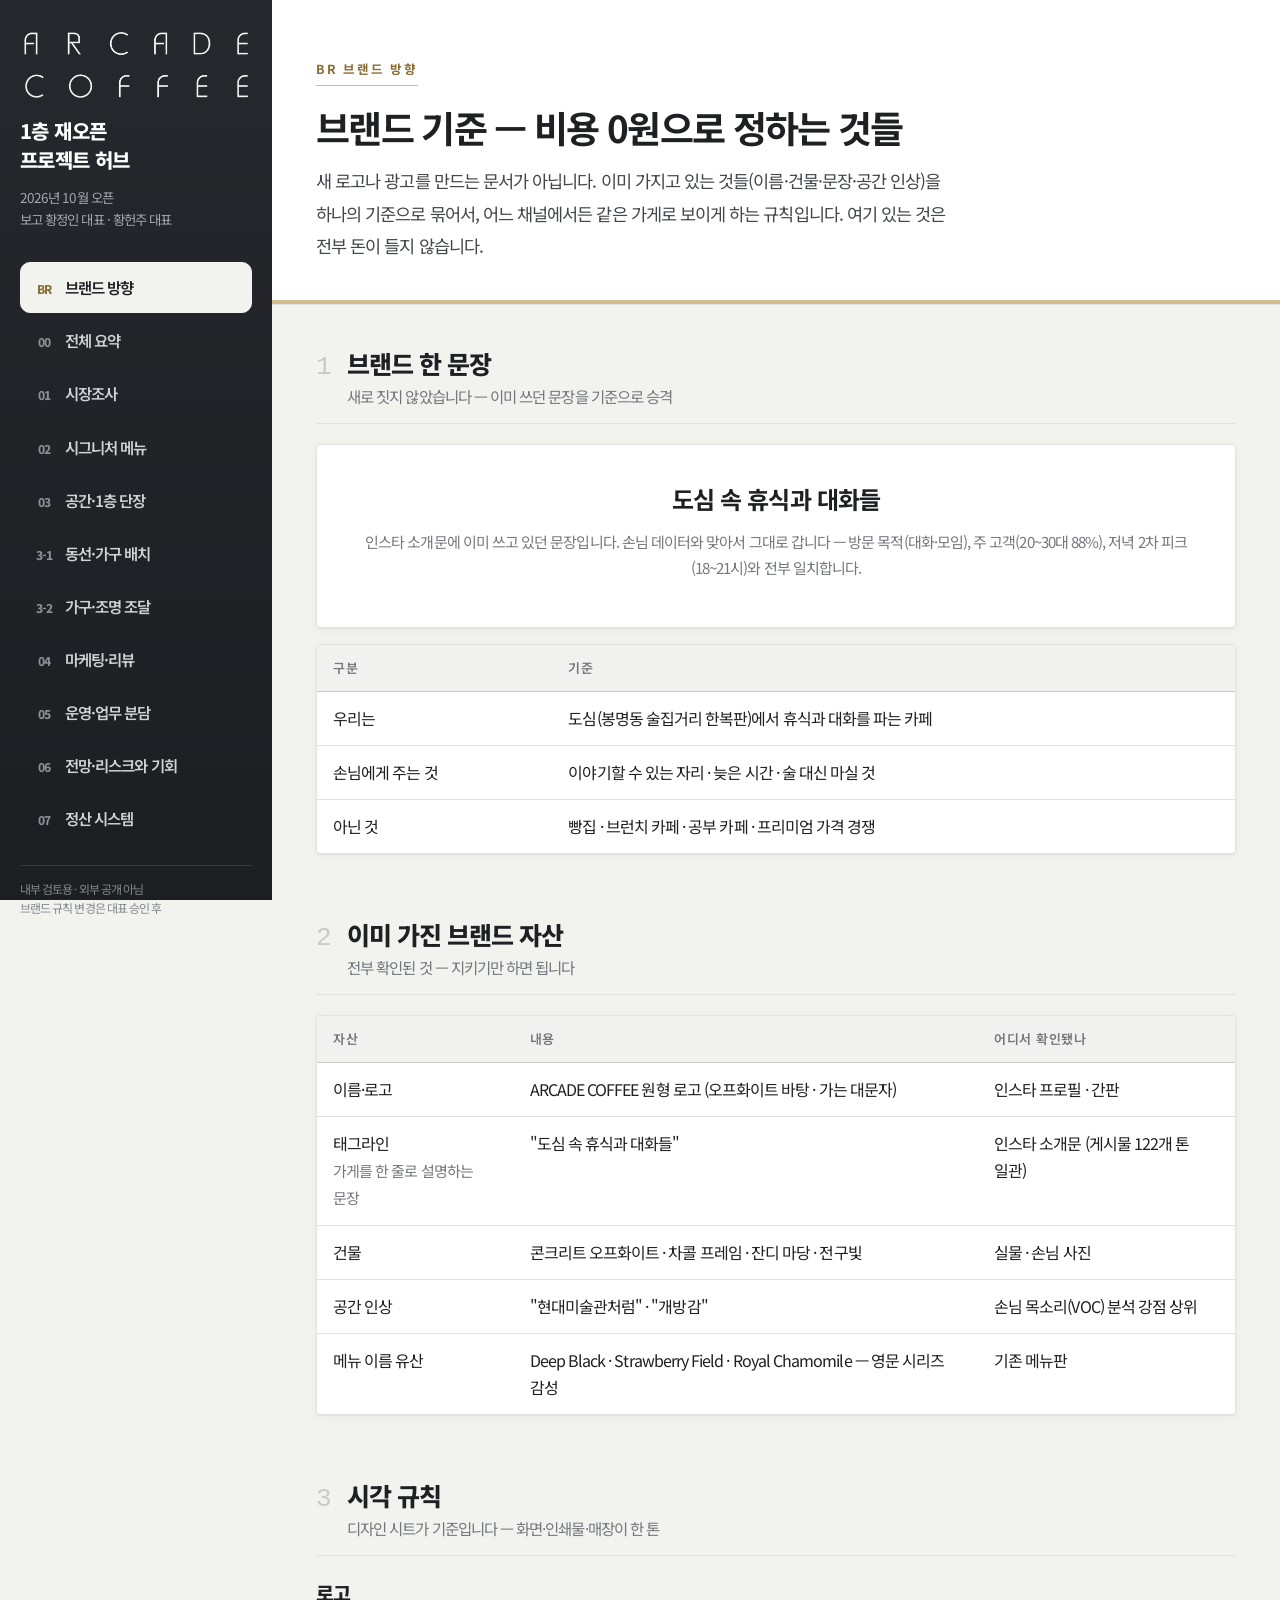
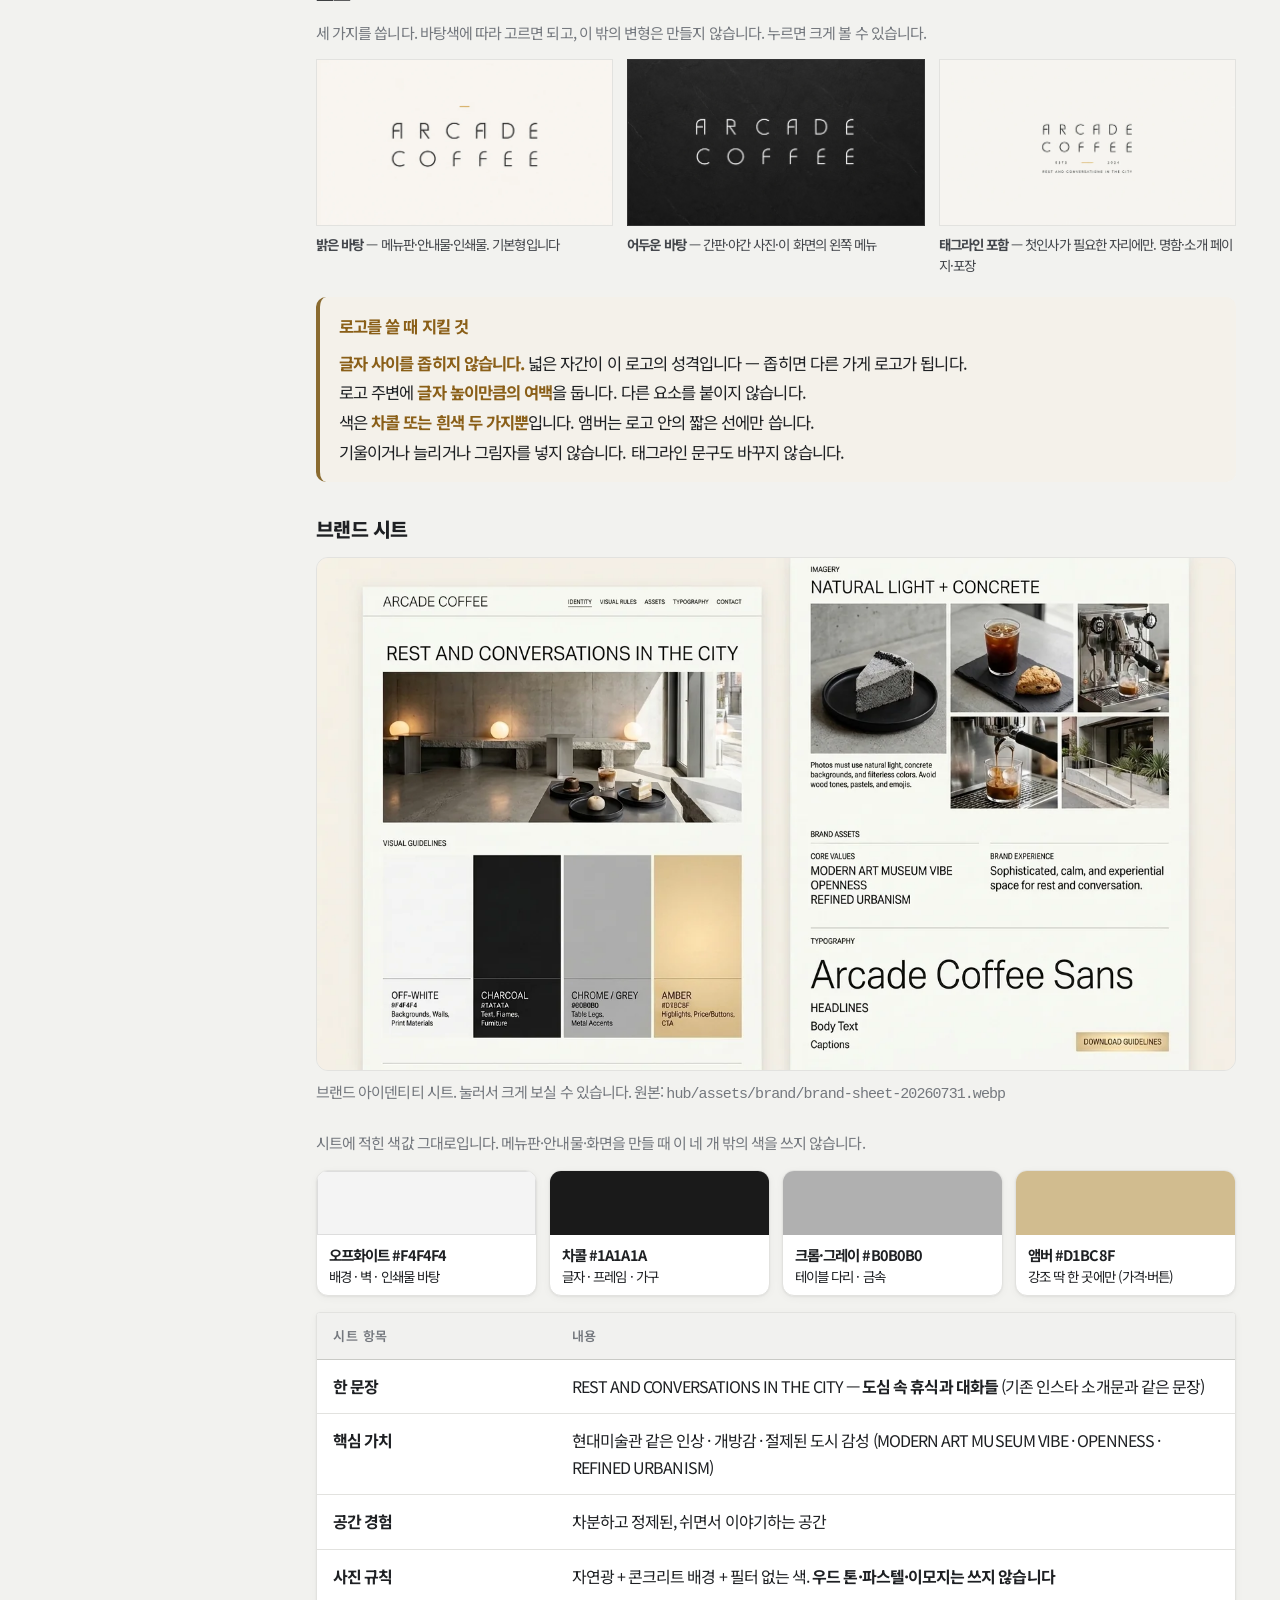
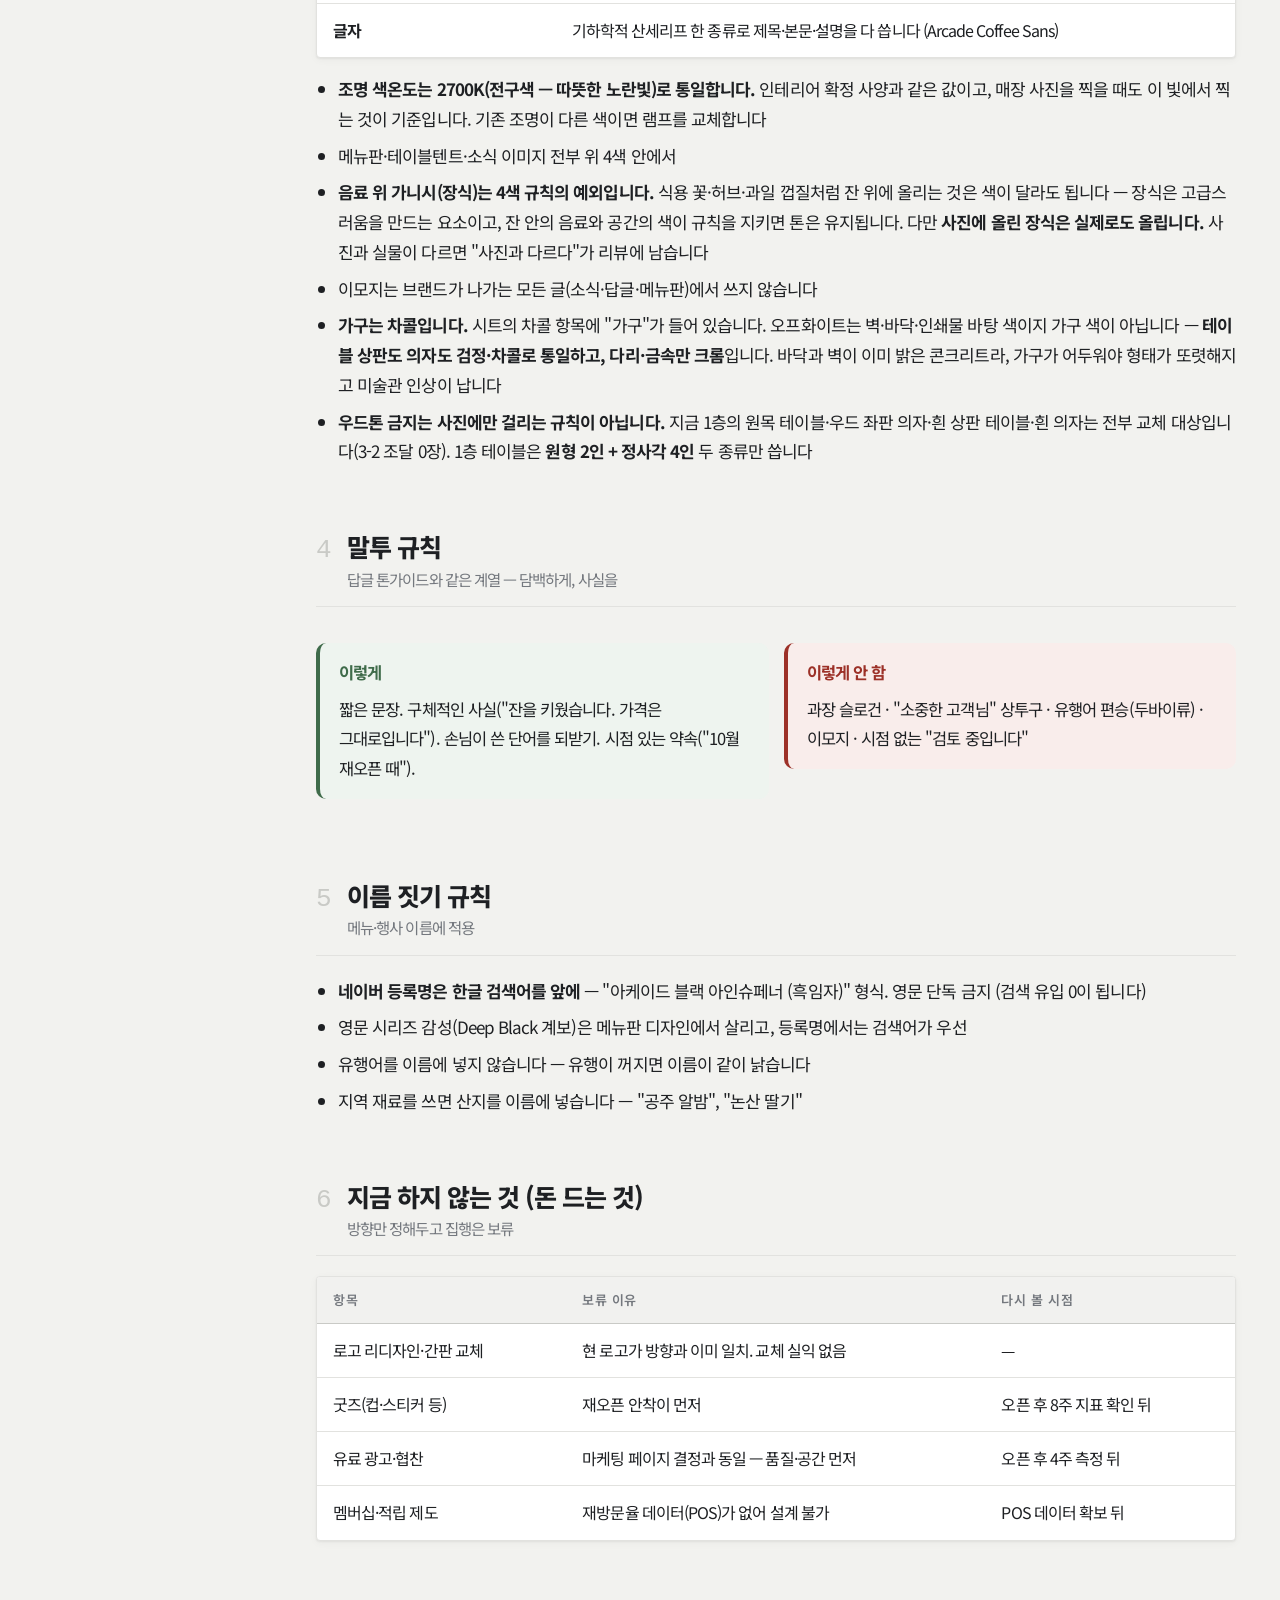
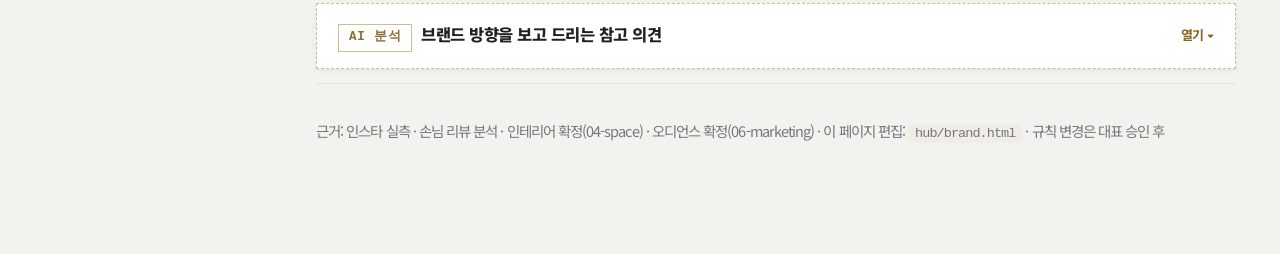
==== commit 15ba7ac4: "07 정산 시스템 페이지 신설 — 설계 + 실제 도는 계산기 2종 내용 - 1장 지금 원가 계산이 안 되는 이유 (이론원가와 실제원가) - 2장 카페24 웹호스팅 구성과 주소 구조" ====
--- a/brand.html
+++ b/brand.html
@@ -6,7 +6,7 @@
 <meta name="robots" content="noindex, nofollow">
 <title>아케이드커피 — 브랜드 방향</title>
 <link href="https://fonts.googleapis.com/css2?family=Noto+Sans+KR:wght@400;600;700;800&display=swap" rel="stylesheet">
-<link rel="stylesheet" href="style.css?v=27">
+<link rel="stylesheet" href="style.css?v=28">
 <style>
   .swatches{display:grid;grid-template-columns:repeat(4,1fr);gap:12px;margin:14px 0}
   .sw{border:1px solid var(--line);border-radius:12px;overflow:hidden;background:var(--card);box-shadow:var(--sh-1)}
@@ -37,6 +37,7 @@
     <a href="marketing.html"><i>04</i><span>마케팅·리뷰</span></a>
     <a href="ops.html"><i>05</i><span>운영·업무 분담</span></a>
     <a href="outlook.html"><i>06</i><span>전망·리스크와 기회</span></a>
+    <a href="settle.html"><i>07</i><span>정산 시스템</span></a>
   </nav>
   <div class="foot">내부 검토용 · 외부 공개 아님<br>브랜드 규칙 변경은 대표 승인 후</div>
 </aside>
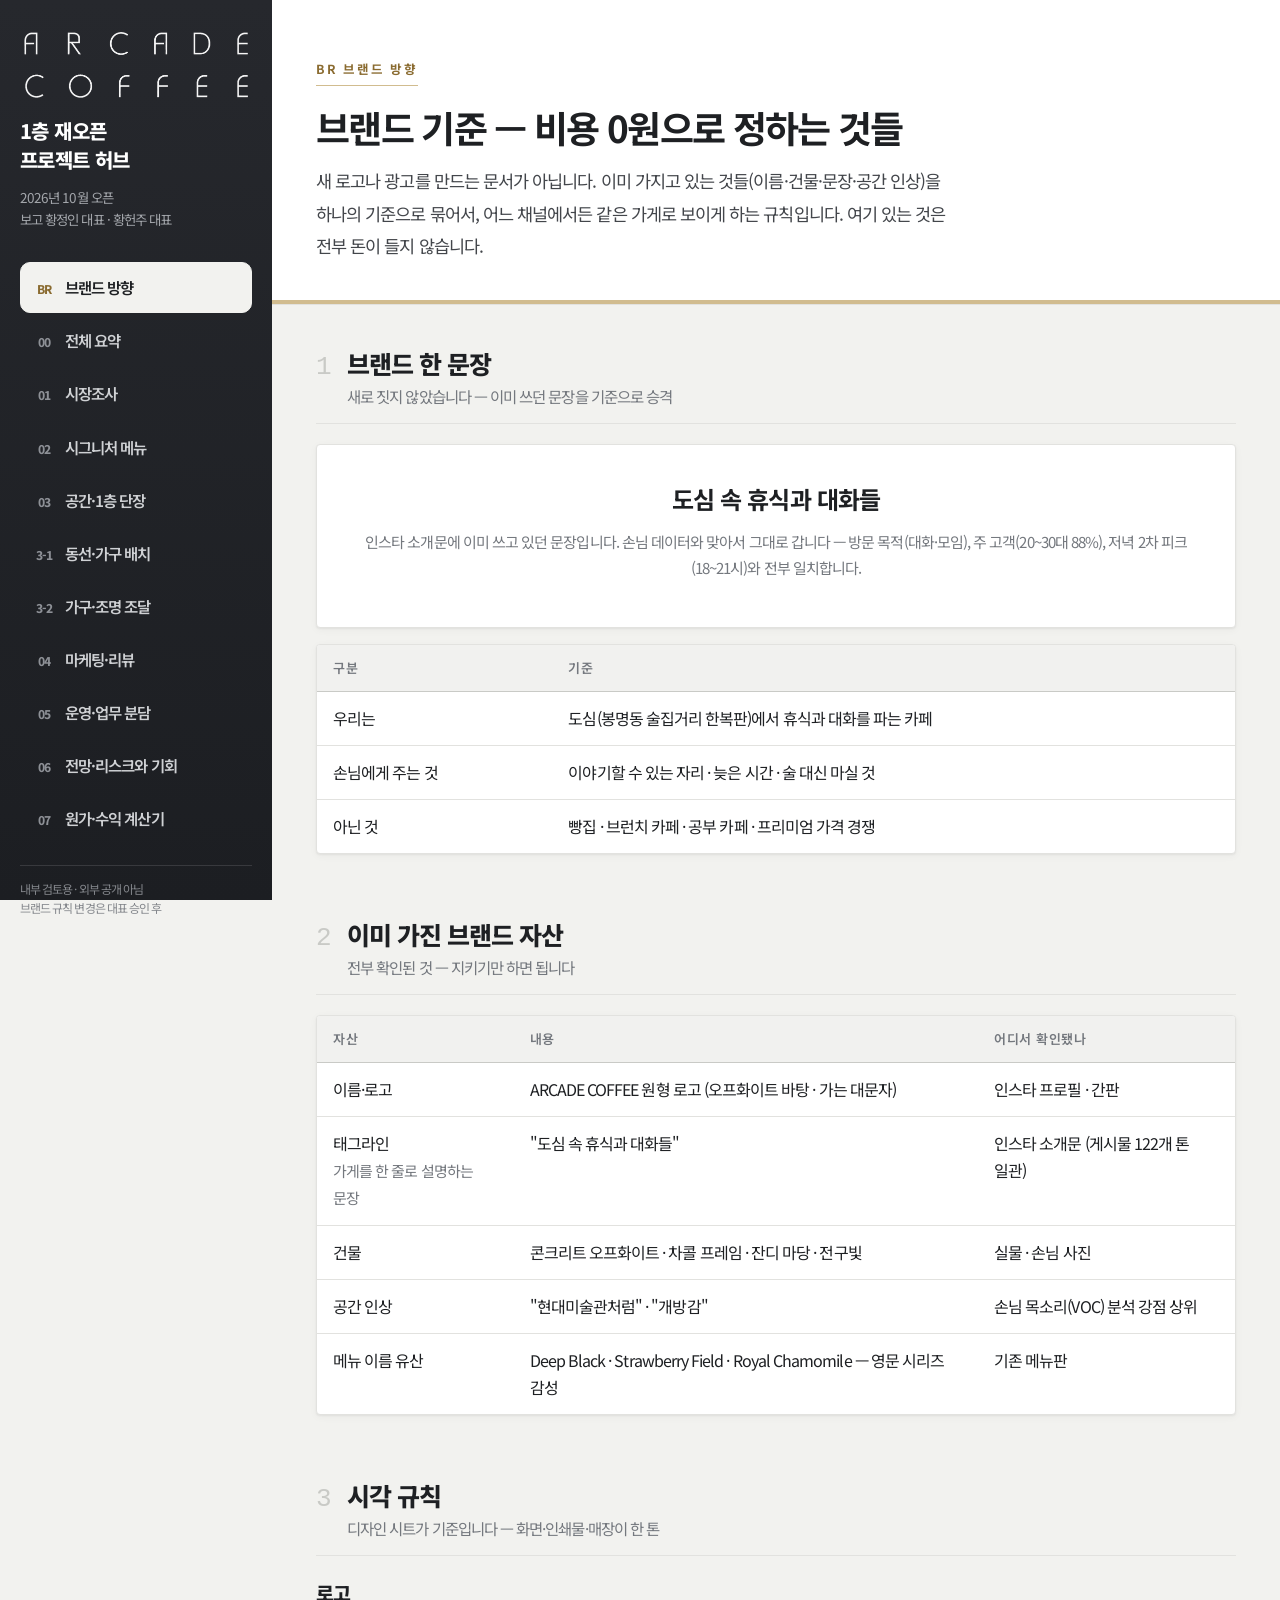
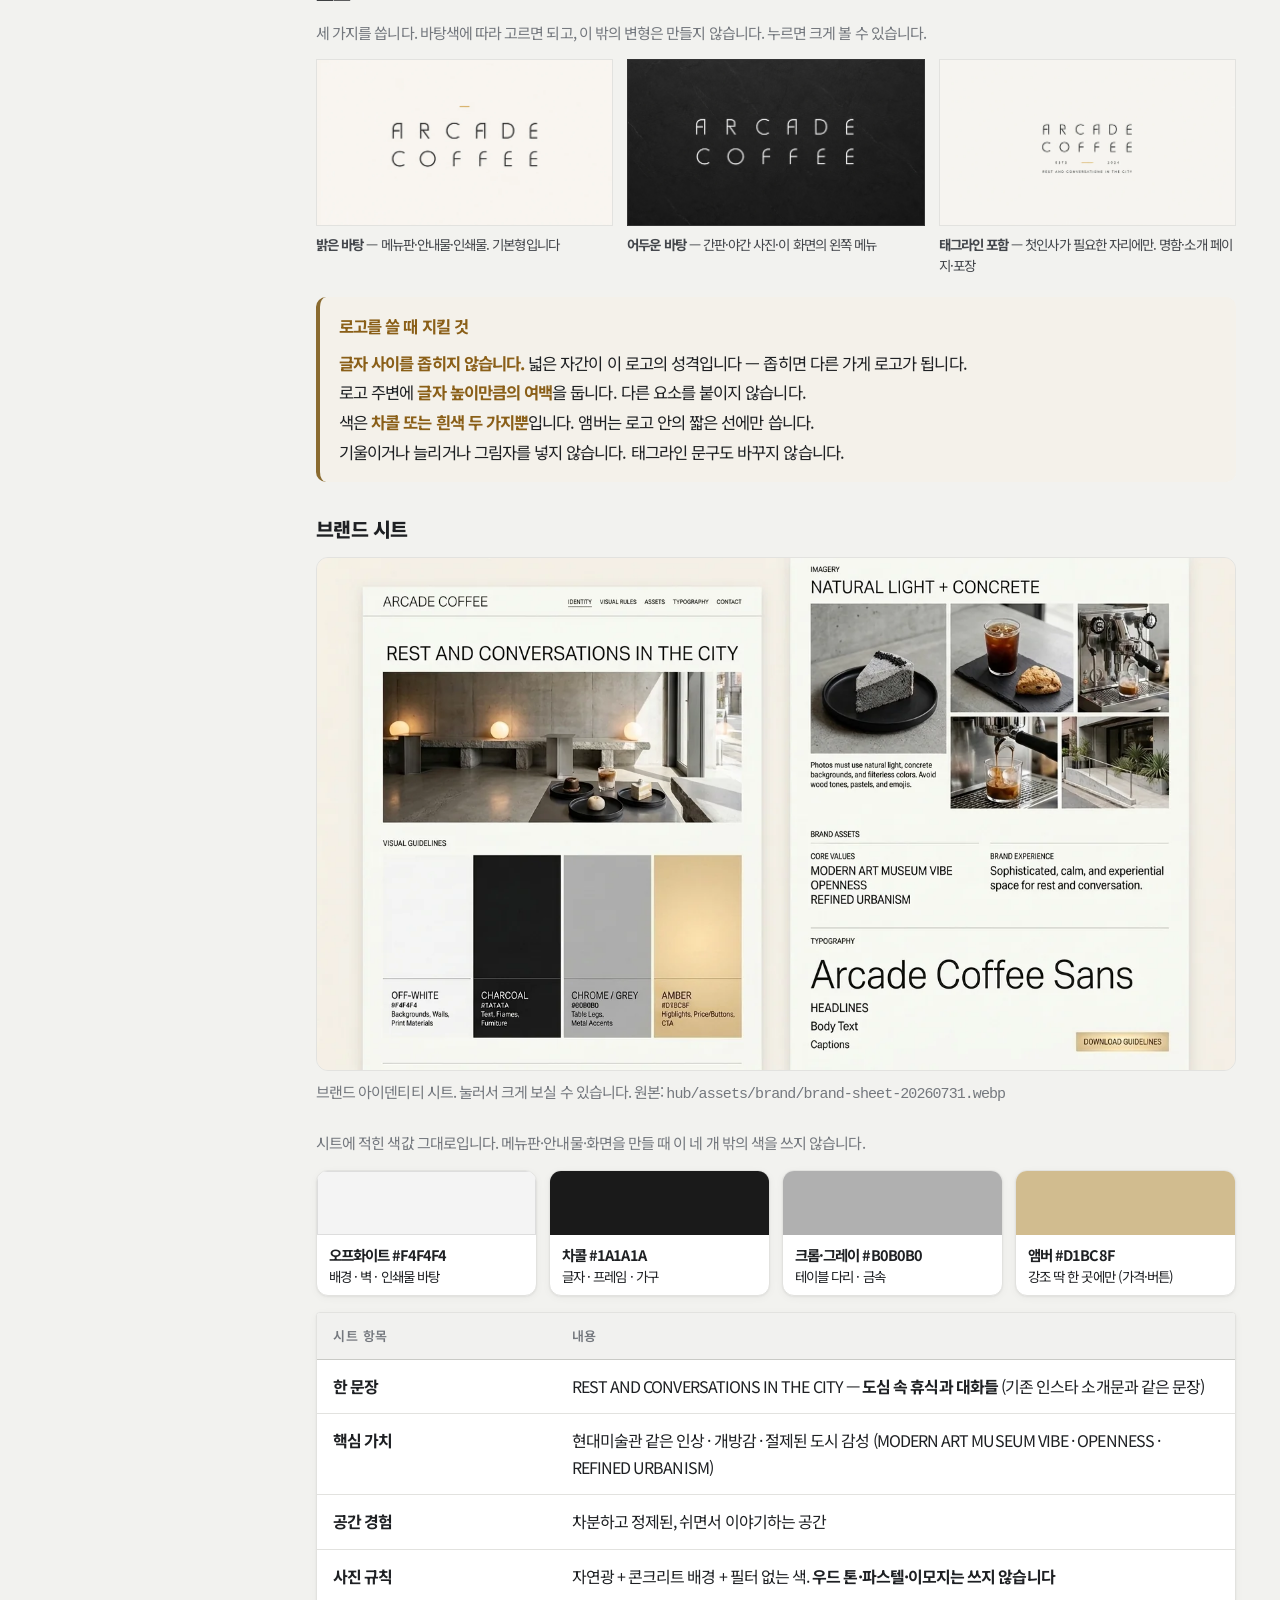
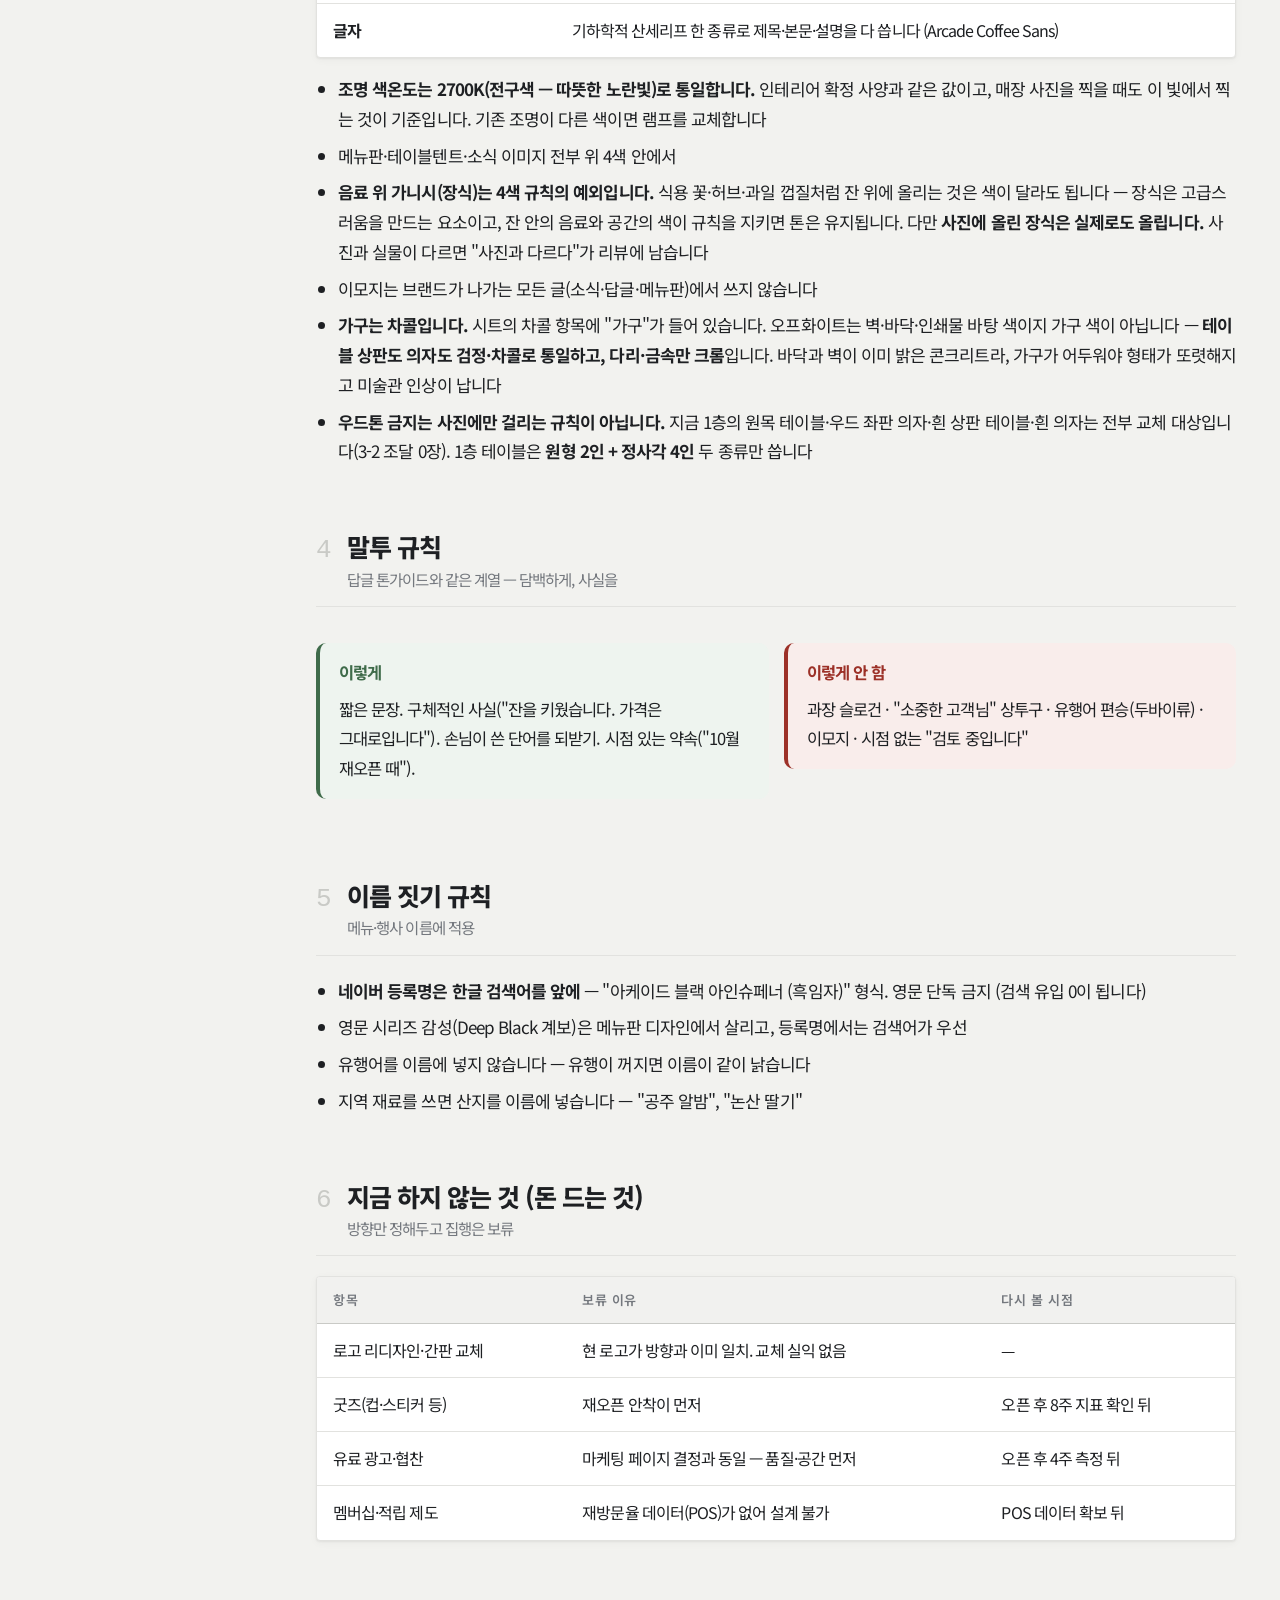
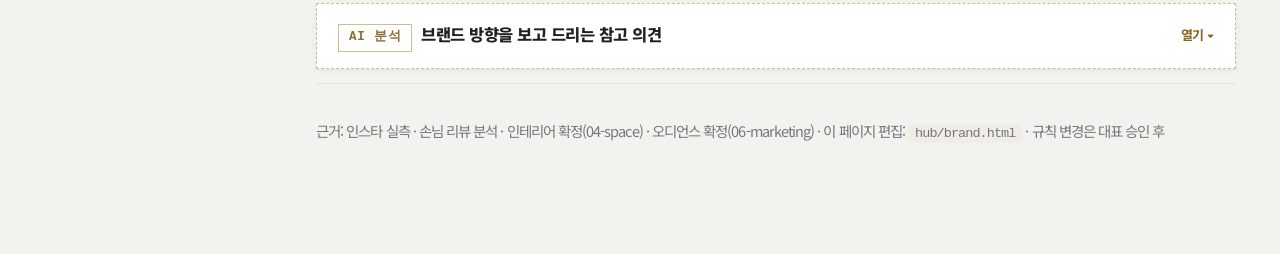
==== commit 0b623adb: "07을 계산기 모음으로 교체 — 원가 · 인건비 · 고정비 · 순수익 - 시스템 구축 설명(호스팅·데이터 구조·만드는 순서·POS 연동) 전부 삭제 - 계산기 네 개가 서로 물려서" ====
--- a/brand.html
+++ b/brand.html
@@ -6,7 +6,7 @@
 <meta name="robots" content="noindex, nofollow">
 <title>아케이드커피 — 브랜드 방향</title>
 <link href="https://fonts.googleapis.com/css2?family=Noto+Sans+KR:wght@400;600;700;800&display=swap" rel="stylesheet">
-<link rel="stylesheet" href="style.css?v=28">
+<link rel="stylesheet" href="style.css?v=30">
 <style>
   .swatches{display:grid;grid-template-columns:repeat(4,1fr);gap:12px;margin:14px 0}
   .sw{border:1px solid var(--line);border-radius:12px;overflow:hidden;background:var(--card);box-shadow:var(--sh-1)}
@@ -37,7 +37,7 @@
     <a href="marketing.html"><i>04</i><span>마케팅·리뷰</span></a>
     <a href="ops.html"><i>05</i><span>운영·업무 분담</span></a>
     <a href="outlook.html"><i>06</i><span>전망·리스크와 기회</span></a>
-    <a href="settle.html"><i>07</i><span>정산 시스템</span></a>
+    <a href="settle.html"><i>07</i><span>원가·수익 계산기</span></a>
   </nav>
   <div class="foot">내부 검토용 · 외부 공개 아님<br>브랜드 규칙 변경은 대표 승인 후</div>
 </aside>
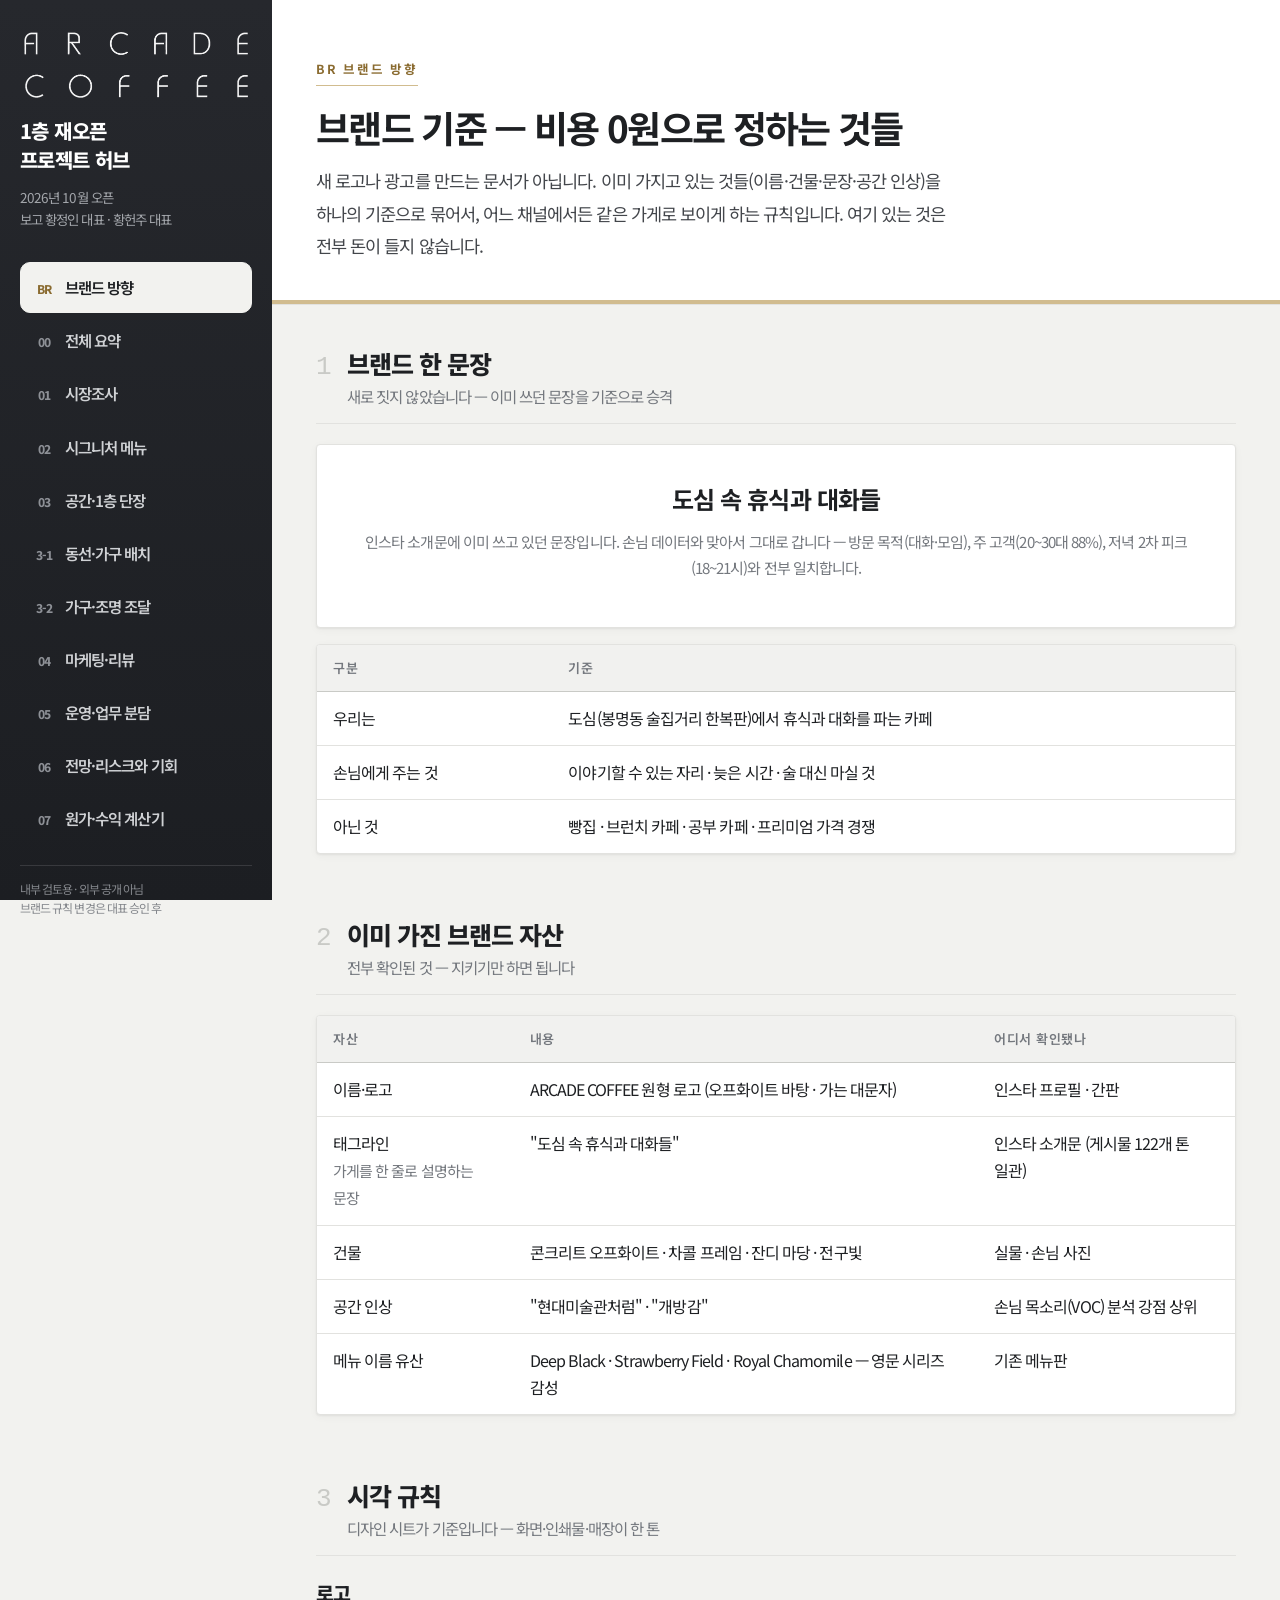
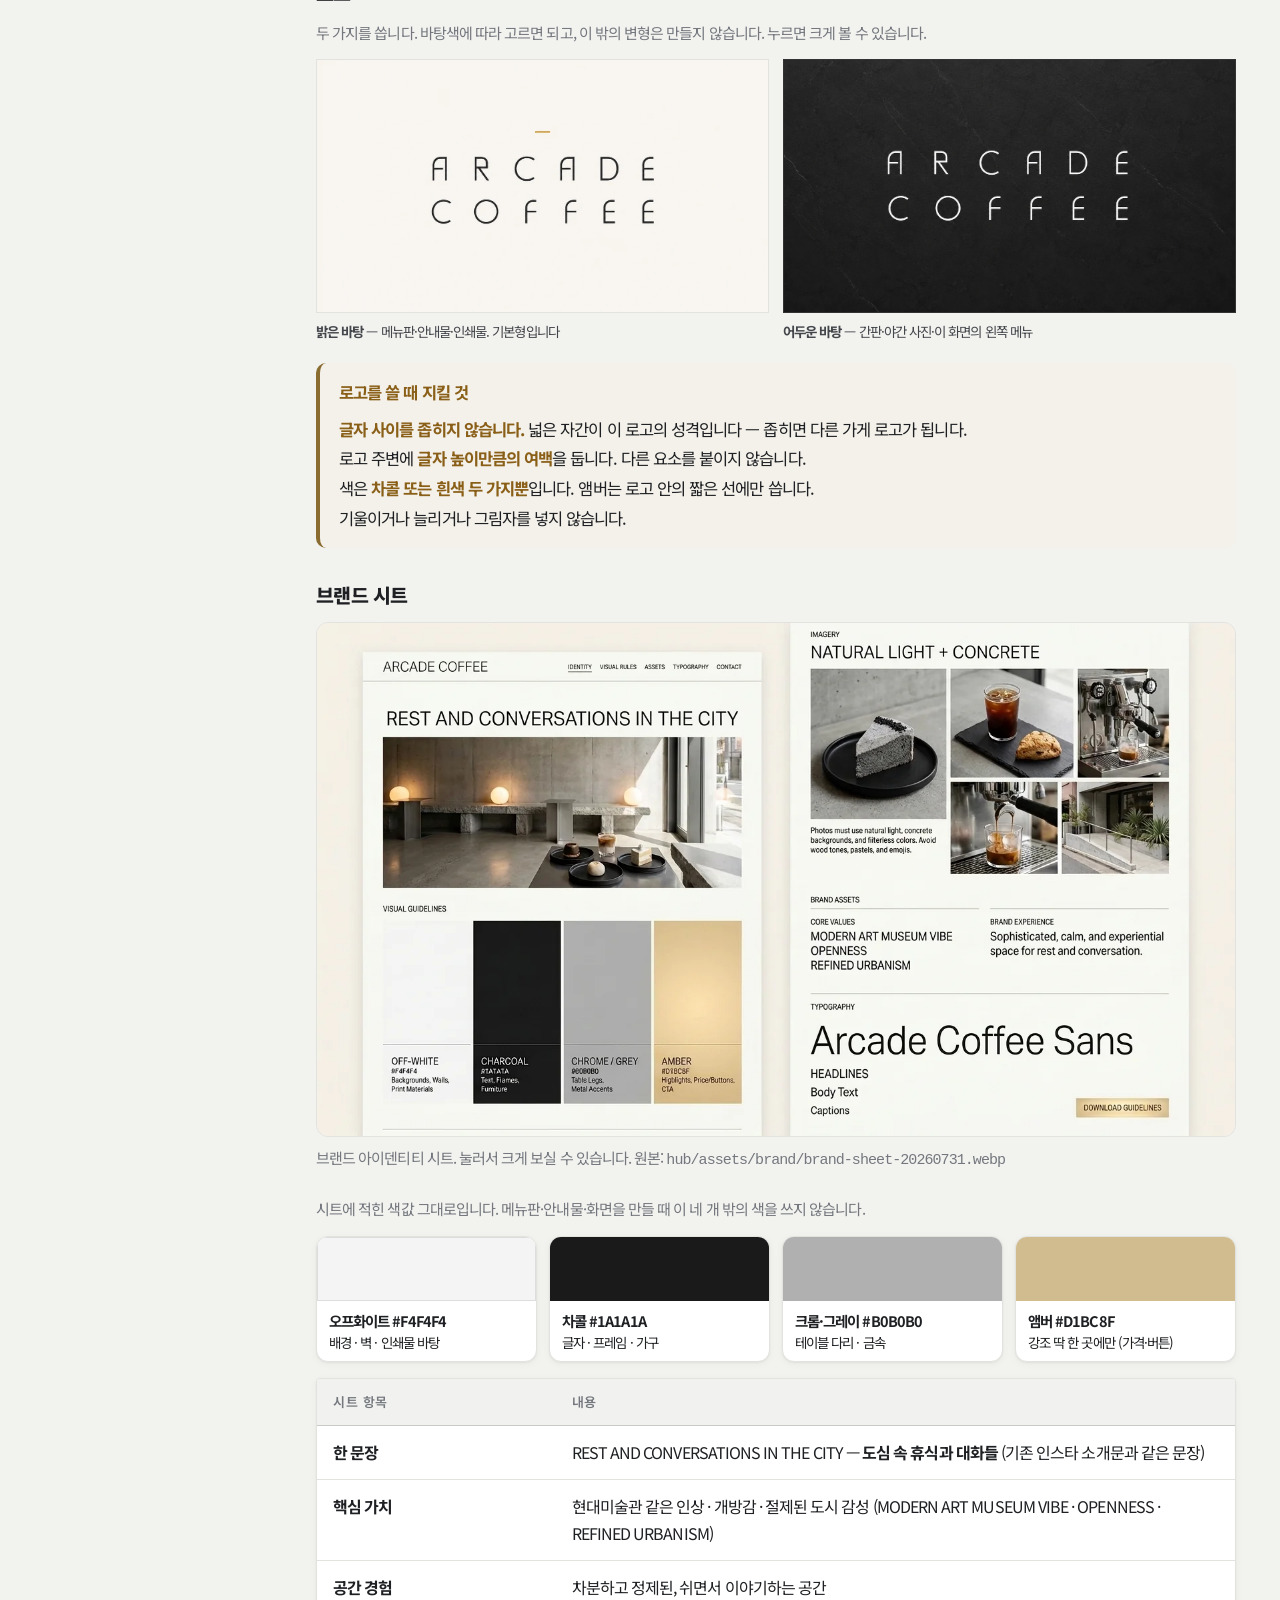
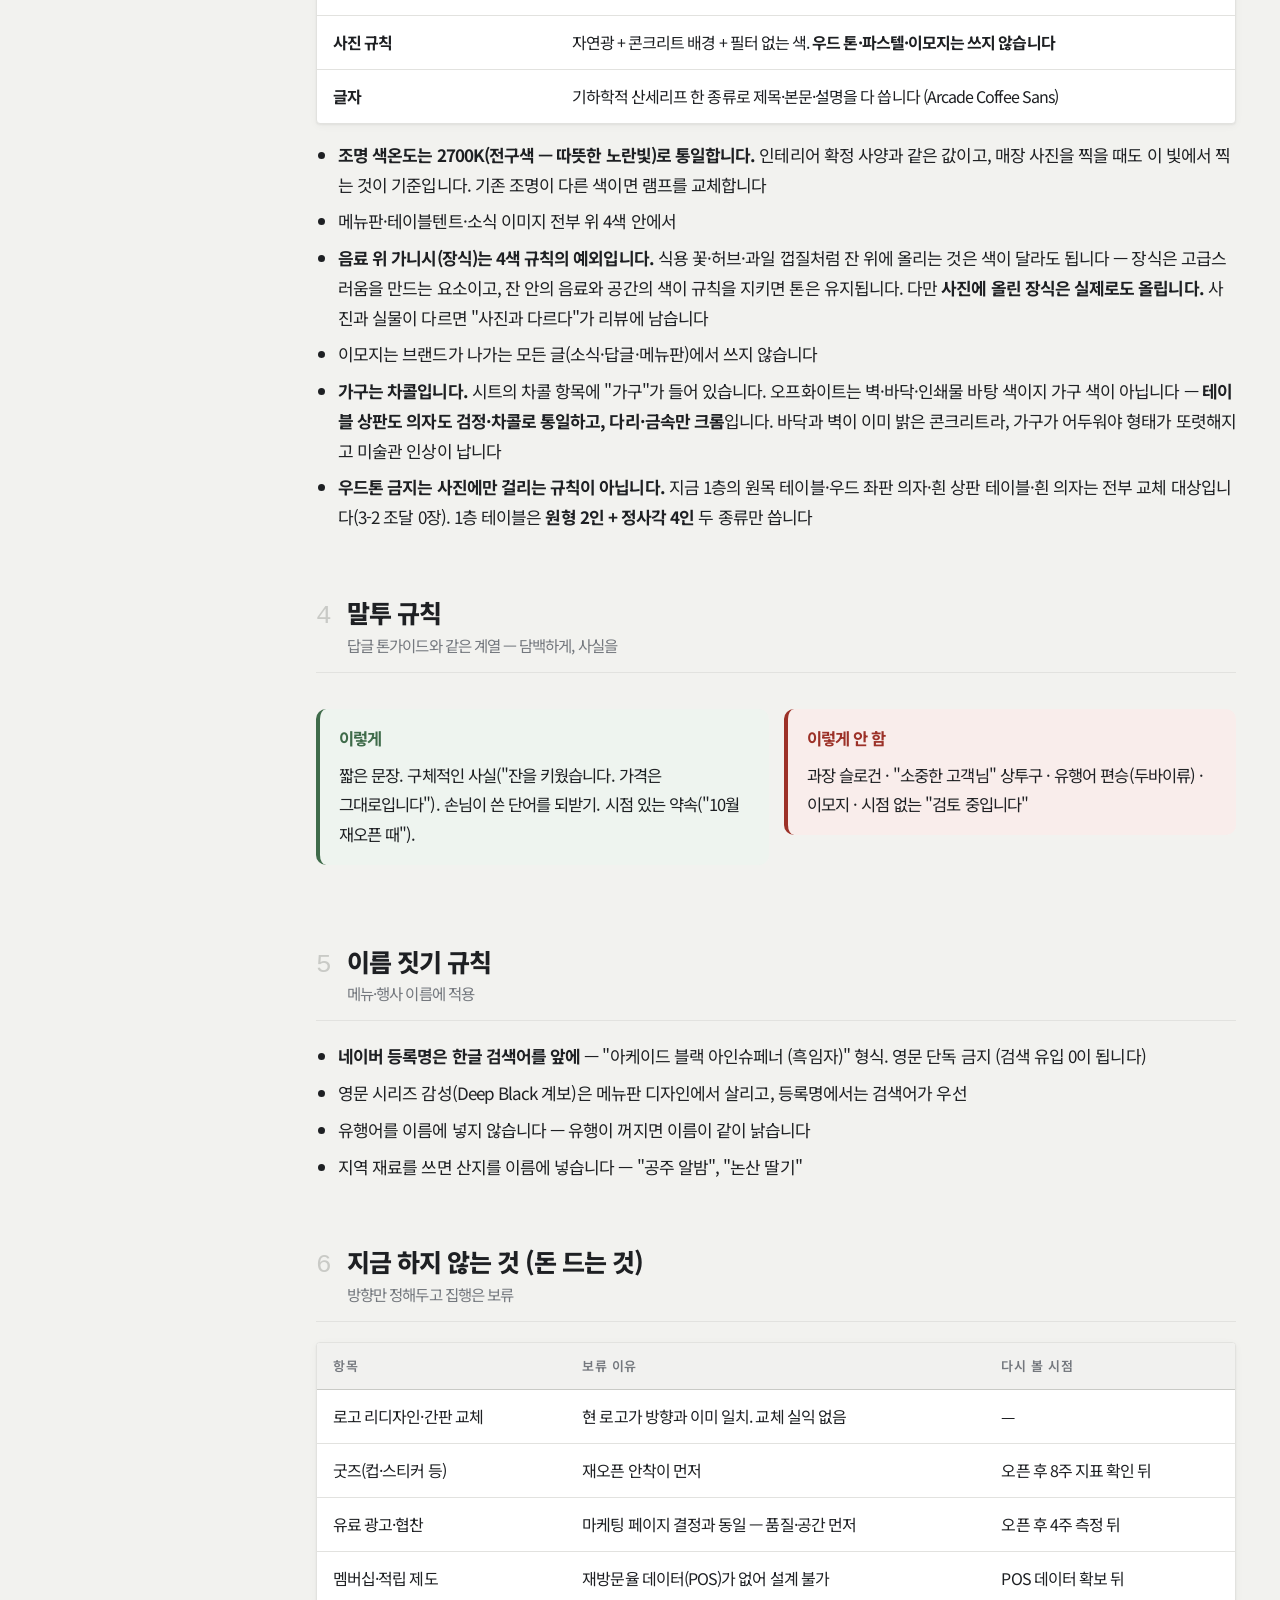
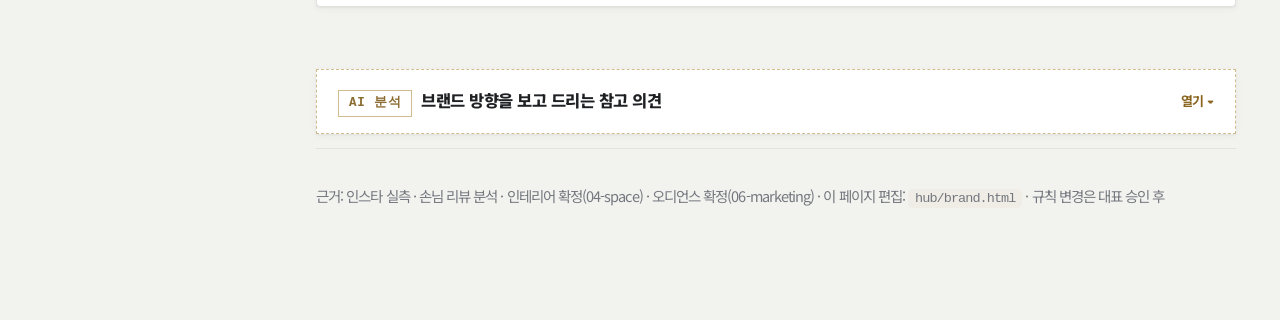
==== commit 56bf900d: "금액에 원 표기 통일 · 금산 인삼 라떼 삭제 · ESTD 2024 로고 삭제" ====
--- a/brand.html
+++ b/brand.html
@@ -6,7 +6,7 @@
 <meta name="robots" content="noindex, nofollow">
 <title>아케이드커피 — 브랜드 방향</title>
 <link href="https://fonts.googleapis.com/css2?family=Noto+Sans+KR:wght@400;600;700;800&display=swap" rel="stylesheet">
-<link rel="stylesheet" href="style.css?v=30">
+<link rel="stylesheet" href="style.css?v=31">
 <style>
   .swatches{display:grid;grid-template-columns:repeat(4,1fr);gap:12px;margin:14px 0}
   .sw{border:1px solid var(--line);border-radius:12px;overflow:hidden;background:var(--card);box-shadow:var(--sh-1)}
@@ -105,7 +105,7 @@
   <div class="rule"></div>
 
   <h4 style="margin-top:0">로고</h4>
-  <p class="muted" style="margin:0 0 12px">세 가지를 씁니다. 바탕색에 따라 고르면 되고, 이 밖의 변형은 만들지 않습니다.
+  <p class="muted" style="margin:0 0 12px">두 가지를 씁니다. 바탕색에 따라 고르면 되고, 이 밖의 변형은 만들지 않습니다.
   누르면 크게 볼 수 있습니다.</p>
   <div class="logo-grid">
     <figure>
@@ -116,17 +116,13 @@
       <img class="thumb-logo dark" src="assets/brand/logo-dark-full.webp" alt="어두운 바탕 워드마크">
       <figcaption><b>어두운 바탕</b> — 간판·야간 사진·이 화면의 왼쪽 메뉴</figcaption>
     </figure>
-    <figure>
-      <img class="thumb-logo" src="assets/brand/logo-lockup.webp" alt="태그라인이 들어간 전체 로고">
-      <figcaption><b>태그라인 포함</b> — 첫인사가 필요한 자리에만. 명함·소개 페이지·포장</figcaption>
-    </figure>
   </div>
   <div class="note why">
     <b>로고를 쓸 때 지킬 것</b>
     <b>글자 사이를 좁히지 않습니다.</b> 넓은 자간이 이 로고의 성격입니다 — 좁히면 다른 가게 로고가 됩니다.
     <br>로고 주변에 <b>글자 높이만큼의 여백</b>을 둡니다. 다른 요소를 붙이지 않습니다.
     <br>색은 <b>차콜 또는 흰색 두 가지뿐</b>입니다. 앰버는 로고 안의 짧은 선에만 씁니다.
-    <br>기울이거나 늘리거나 그림자를 넣지 않습니다. 태그라인 문구도 바꾸지 않습니다.
+    <br>기울이거나 늘리거나 그림자를 넣지 않습니다.
   </div>
 
   <h4>브랜드 시트</h4>
--- a/style.css
+++ b/style.css
@@ -82,7 +82,7 @@
 .rank.low{opacity:.55}
 
 /* 로고 목록 */
-.logo-grid{display:grid;grid-template-columns:repeat(3,1fr);gap:14px;margin:12px 0 20px}
+.logo-grid{display:grid;grid-template-columns:repeat(2,1fr);gap:14px;margin:12px 0 20px}
 .logo-grid figure{margin:0}
 .thumb-logo{width:100%;aspect-ratio:16/9;object-fit:cover;display:block;cursor:zoom-in;
   border:1px solid var(--line);background:var(--paper)}
@@ -278,6 +278,7 @@
 .mgrid summary{font-size:17.5px;padding:15px 18px;align-items:flex-start;flex-direction:column;gap:7px}
 .mgrid summary .row1{display:flex;justify-content:space-between;align-items:baseline;width:100%;gap:10px}
 .mgrid summary .price{font-size:21px;font-weight:800;color:#8a651f;white-space:nowrap;font-variant-numeric:tabular-nums}
+.mgrid summary .price i{font-style:normal;font-size:15px;font-weight:700;margin-left:1px}
 .mgrid summary .row2{display:flex;justify-content:space-between;align-items:center;width:100%;gap:10px}
 .mgrid .body{padding:4px 18px 19px}
 .spec{display:grid;grid-template-columns:auto 1fr;gap:5px 16px;margin:13px 0;font-size:15.5px}
